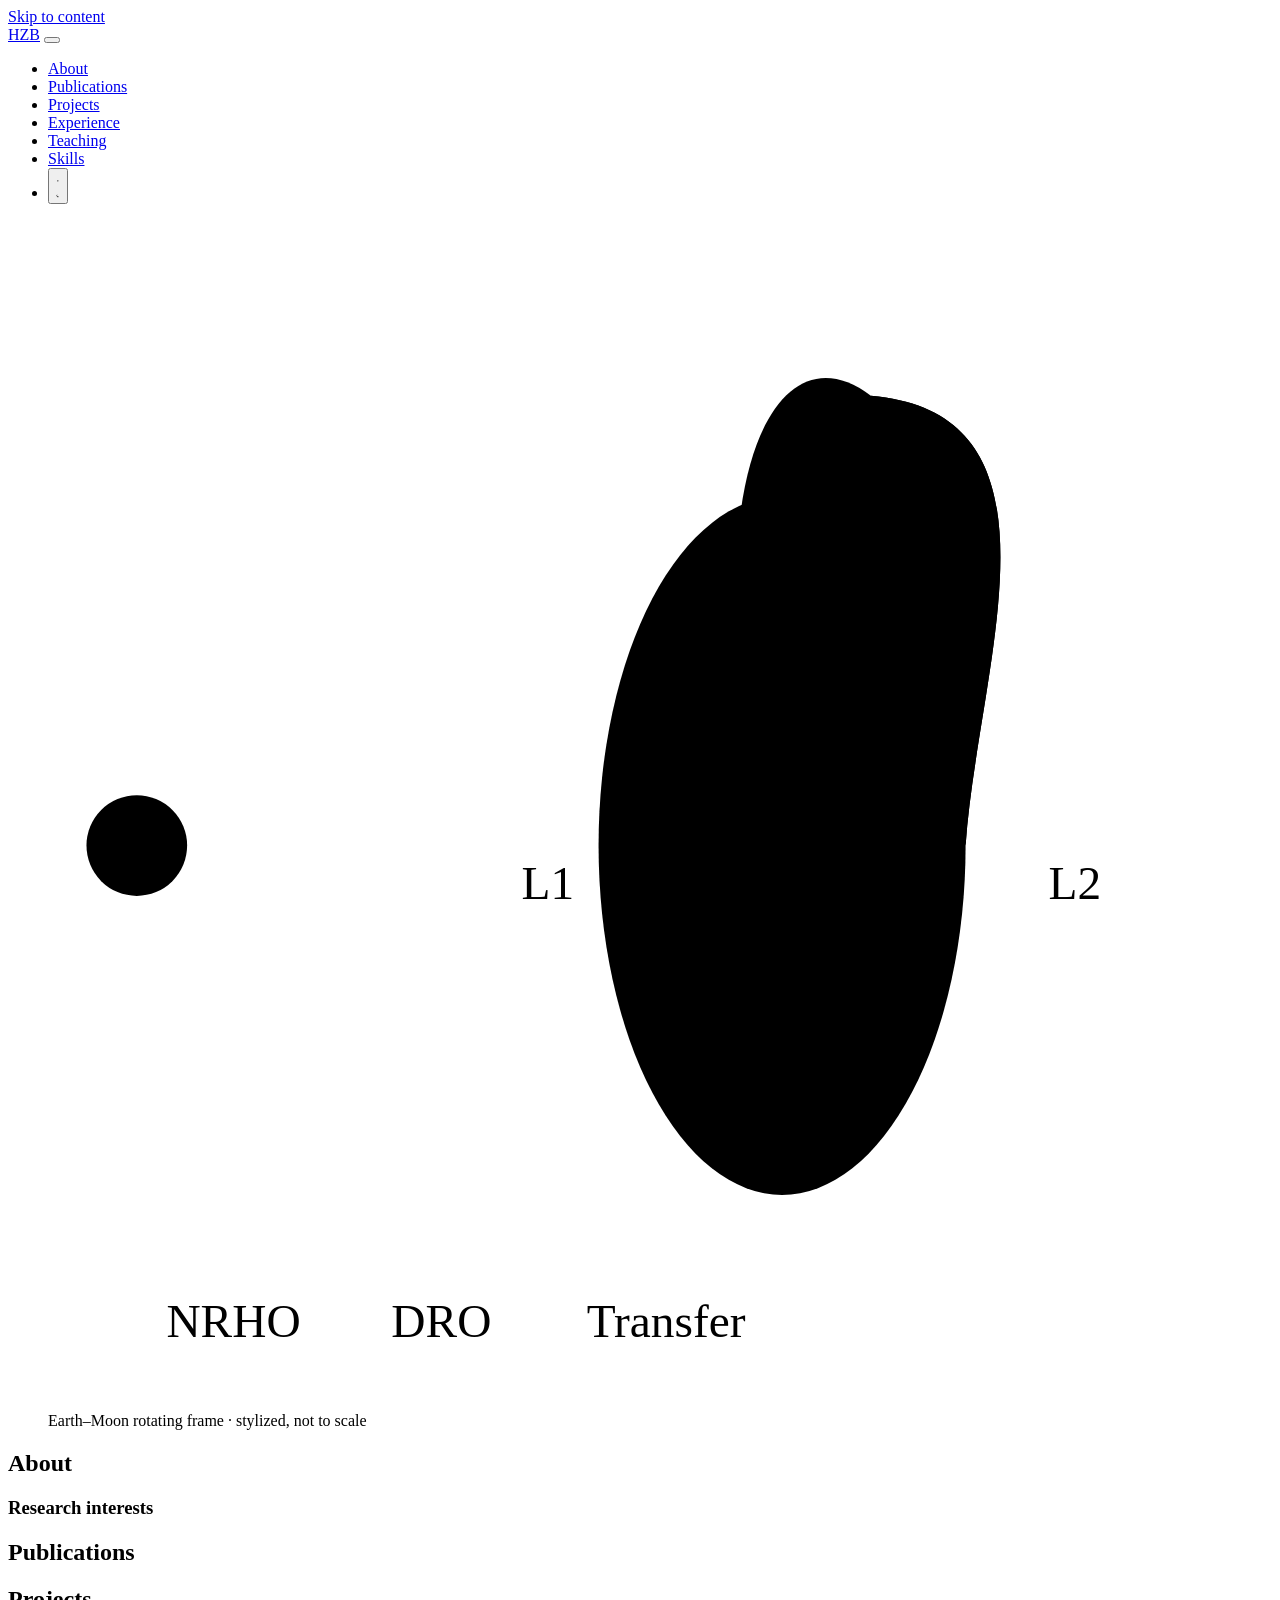
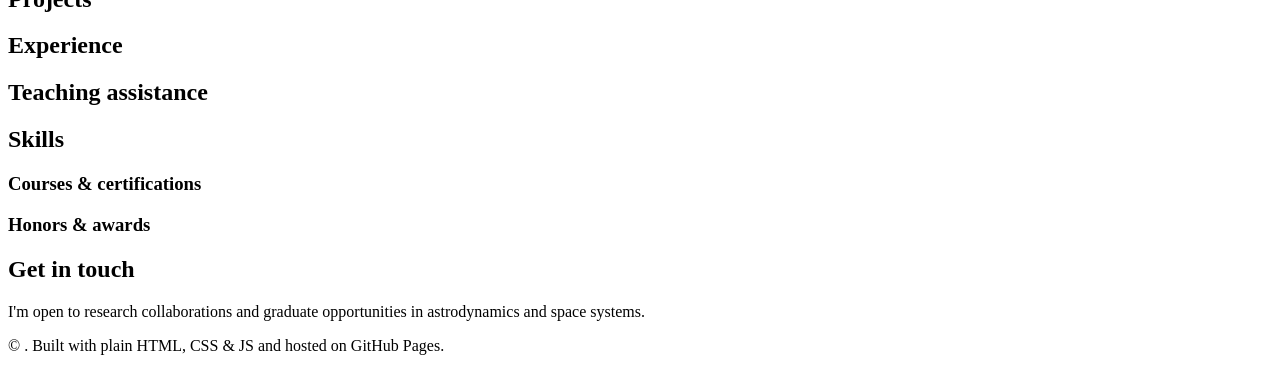
==== research/index.html @ afa77526 "hitting enough to deploy" ====
<!doctype html>
<html lang="en">
<head>
  <meta charset="utf-8">
  <meta name="viewport" content="width=device-width, initial-scale=1">
  <title>Haniyeh Zahra Budaqi</title>
  <meta name="description" content="Haniyeh Zahra Budaqi: cislunar astrodynamics, trajectory generation, and spacecraft dynamics and control.">
  <meta name="author" content="Haniyeh Zahra Budaqi">

  <!-- Social preview (shown when the link is shared) -->
  <meta property="og:title" content="Haniyeh Zahra Budaqi">
  <meta property="og:description" content="Cislunar astrodynamics, trajectory generation, and spacecraft dynamics and control.">
  <meta property="og:type" content="website">

  <link rel="icon" href="assets/img/favicon.svg" type="image/svg+xml">
  <link rel="preconnect" href="https://fonts.googleapis.com">
  <link rel="preconnect" href="https://fonts.gstatic.com" crossorigin>
  <link href="https://fonts.googleapis.com/css2?family=IBM+Plex+Mono:wght@400;500&family=Inter:wght@400;500;600&family=Source+Serif+4:ital,opsz,wght@0,8..60,500;0,8..60,600;1,8..60,400;1,8..60,500&display=swap" rel="stylesheet">
  <link rel="stylesheet" href="assets/css/style.css">

  <!-- Apply saved theme before paint to avoid a flash -->
  <script>
    try {
      var t = localStorage.getItem("theme");
      if (t) document.documentElement.setAttribute("data-theme", t);
    } catch (e) {}
  </script>
</head>
<body>
  <a class="skip-link" href="#main">Skip to content</a>

  <header class="site-header">
    <nav class="nav container" aria-label="Main">
      <a class="nav-brand" href="#top" data-bind="initials">HZB</a>
      <button class="nav-toggle" aria-expanded="false" aria-controls="nav-links" aria-label="Open menu">
        <span></span><span></span><span></span>
      </button>
      <ul class="nav-links" id="nav-links">
        <li><a href="#about">About</a></li>
        <li><a href="#publications">Publications</a></li>
        <li><a href="#projects">Projects</a></li>
        <li><a href="#experience">Experience</a></li>
        <li><a href="#teaching">Teaching</a></li>
        <li><a href="#skills">Skills</a></li>
        <li>
          <button class="theme-toggle" aria-label="Toggle dark mode" title="Toggle dark mode">
            <svg class="icon-sun" viewBox="0 0 24 24" aria-hidden="true"><circle cx="12" cy="12" r="4"/><path d="M12 2v2M12 20v2M4.9 4.9l1.4 1.4M17.7 17.7l1.4 1.4M2 12h2M20 12h2M4.9 19.1l1.4-1.4M17.7 6.3l1.4-1.4"/></svg>
            <svg class="icon-moon" viewBox="0 0 24 24" aria-hidden="true"><path d="M20 14.5A8 8 0 1 1 9.5 4a6.5 6.5 0 0 0 10.5 10.5z"/></svg>
          </button>
        </li>
      </ul>
    </nav>
  </header>

  <main id="main">
    <!-- ============ HERO ============ -->
    <section class="hero container" id="top">
      <div class="hero-text">
        <p class="eyebrow" data-bind="role"></p>
        <h1 data-bind="name"></h1>
        <p class="hero-tagline" data-bind="tagline"></p>
        <div class="hero-actions" id="hero-actions"></div>
      </div>

      <figure class="hero-figure" aria-label="Stylized Earth–Moon rotating frame with a near-rectilinear halo orbit, a distant retrograde orbit, and a transfer between them">
        <svg id="orbit-svg" viewBox="0 0 400 400" role="img">
          <title>NRHO to DRO transfer, stylized</title>
          <defs>
            <radialGradient id="g-moon" cx="36%" cy="32%" r="75%">
              <stop offset="0" class="stop-moon-hi"/><stop offset="1" class="stop-moon"/>
            </radialGradient>
            <radialGradient id="g-earth" cx="70%" cy="35%" r="80%">
              <stop offset="0" class="stop-earth-hi"/><stop offset="1" class="stop-earth"/>
            </radialGradient>
            <radialGradient id="g-halo">
              <stop offset="0" class="stop-halo" stop-opacity=".35"/><stop offset="1" class="stop-halo" stop-opacity="0"/>
            </radialGradient>
            <filter id="glow" x="-200%" y="-200%" width="500%" height="500%">
              <feGaussianBlur stdDeviation="2.2" result="b"/>
              <feMerge><feMergeNode in="b"/><feMergeNode in="SourceGraphic"/></feMerge>
            </filter>
          </defs>

          <g class="stars" id="stars"></g>
          <line class="axis" x1="0" y1="210" x2="400" y2="210"/>

          <!-- Earth, off to the left in the rotating frame -->
          <circle class="earth" cx="30" cy="210" r="17"/>
          <!-- Libration points -->
          <g class="lpoint"><path d="M163 210h8M167 206v8"/><text x="160" y="228">L1</text></g>
          <g class="lpoint"><path d="M341 210h8M345 206v8"/><text x="338" y="228">L2</text></g>

          <!-- Orbits (pathLength=1 lets CSS draw them in) -->
          <path id="dro" class="orbit orbit-dro draw" pathLength="1"
                d="M310 210 A62 118 0 1 1 186 210 A62 118 0 1 1 310 210 Z"/>
          <path id="nrho" class="orbit orbit-nrho draw" pathLength="1"
                d="M254 227 C 304 200, 320 92, 278 58 C 238 28, 212 116, 254 227 Z"/>
          <path id="xfer" class="orbit orbit-xfer"
                d="M278 58 C 348 64, 314 150, 310 210"/>
          <path id="xfer-live" class="orbit orbit-xfer-live" pathLength="1"
                d="M278 58 C 348 64, 314 150, 310 210"/>

          <!-- Moon -->
          <circle class="moon-halo" cx="248" cy="210" r="26" fill="url(#g-halo)"/>
          <circle class="moon" cx="248" cy="210" r="10"/>

          <g id="trails"></g>
          <g id="burns"></g>
          <g id="craft" filter="url(#glow)"></g>

          <g class="legend" transform="translate(16 372)">
            <line x1="0" y1="0" x2="18" y2="0" class="orbit-nrho"/><text x="24" y="4">NRHO</text>
            <line x1="76" y1="0" x2="94" y2="0" class="orbit-dro"/><text x="100" y="4">DRO</text>
            <line x1="142" y1="0" x2="160" y2="0" class="orbit-xfer-key"/><text x="166" y="4">Transfer</text>
          </g>
        </svg>
        <figcaption>Earth–Moon rotating frame · stylized, not to scale</figcaption>
      </figure>
    </section>

    <!-- ============ ABOUT ============ -->
    <section class="section container" id="about">
      <h2 class="section-title">About</h2>
      <div class="about-grid">
        <img class="about-photo" id="about-photo" alt="Portrait of Haniyeh Zahra Budaqi" hidden>
        <div class="about-text" id="about-text"></div>
      </div>
      <aside class="card interests">
        <h3>Research interests</h3>
        <ul id="interests"></ul>
      </aside>
      <div class="edu" id="education"></div>
    </section>

    <!-- ============ PUBLICATIONS ============ -->
    <section class="section container" id="publications">
      <h2 class="section-title">Publications</h2>
      <ol class="pub-list" id="pub-list"></ol>
    </section>

    <!-- ============ PROJECTS ============ -->
    <section class="section container" id="projects">
      <h2 class="section-title">Projects</h2>
      <div class="filters" role="tablist" aria-label="Filter projects" id="filters"></div>
      <div class="project-grid" id="project-grid"></div>
    </section>

    <!-- ============ EXPERIENCE ============ -->
    <section class="section container" id="experience">
      <h2 class="section-title">Experience</h2>
      <ol class="timeline" id="timeline"></ol>
    </section>

    <!-- ============ TEACHING ============ -->
    <section class="section container" id="teaching">
      <h2 class="section-title">Teaching assistance</h2>
      <div class="teach-grid" id="teach-grid"></div>
    </section>

    <!-- ============ SKILLS ============ -->
    <section class="section container" id="skills">
      <h2 class="section-title">Skills</h2>
      <div class="skills-grid" id="skills-grid"></div>

      <div class="two-col">
        <div>
          <h3 class="sub-title">Courses &amp; certifications</h3>
          <ul class="plain-list" id="certs"></ul>
        </div>
        <div>
          <h3 class="sub-title">Honors &amp; awards</h3>
          <ul class="plain-list" id="awards"></ul>
        </div>
      </div>
    </section>

    <!-- ============ CONTACT ============ -->
    <section class="section container contact" id="contact">
      <h2 class="section-title">Get in touch</h2>
      <p>I'm open to research collaborations and graduate opportunities in astrodynamics and space systems.</p>
      <ul class="email-list" id="email-list"></ul>
      <div class="hero-actions" id="contact-actions"></div>
    </section>
  </main>

  <footer class="site-footer container">
    <p>© <span id="year"></span> <span data-bind="name"></span>. Built with plain HTML, CSS &amp; JS and hosted on GitHub Pages.</p>
  </footer>

  <!-- Project detail dialog -->
  <dialog class="project-dialog" id="project-dialog" aria-labelledby="dialog-title">
    <button class="dialog-close" aria-label="Close" data-close>&times;</button>
    <div id="dialog-body"></div>
  </dialog>

  <script src="data/content.js"></script>
  <script src="assets/js/main.js"></script>
  <script src="assets/js/orbit.js"></script>
</body>
</html>
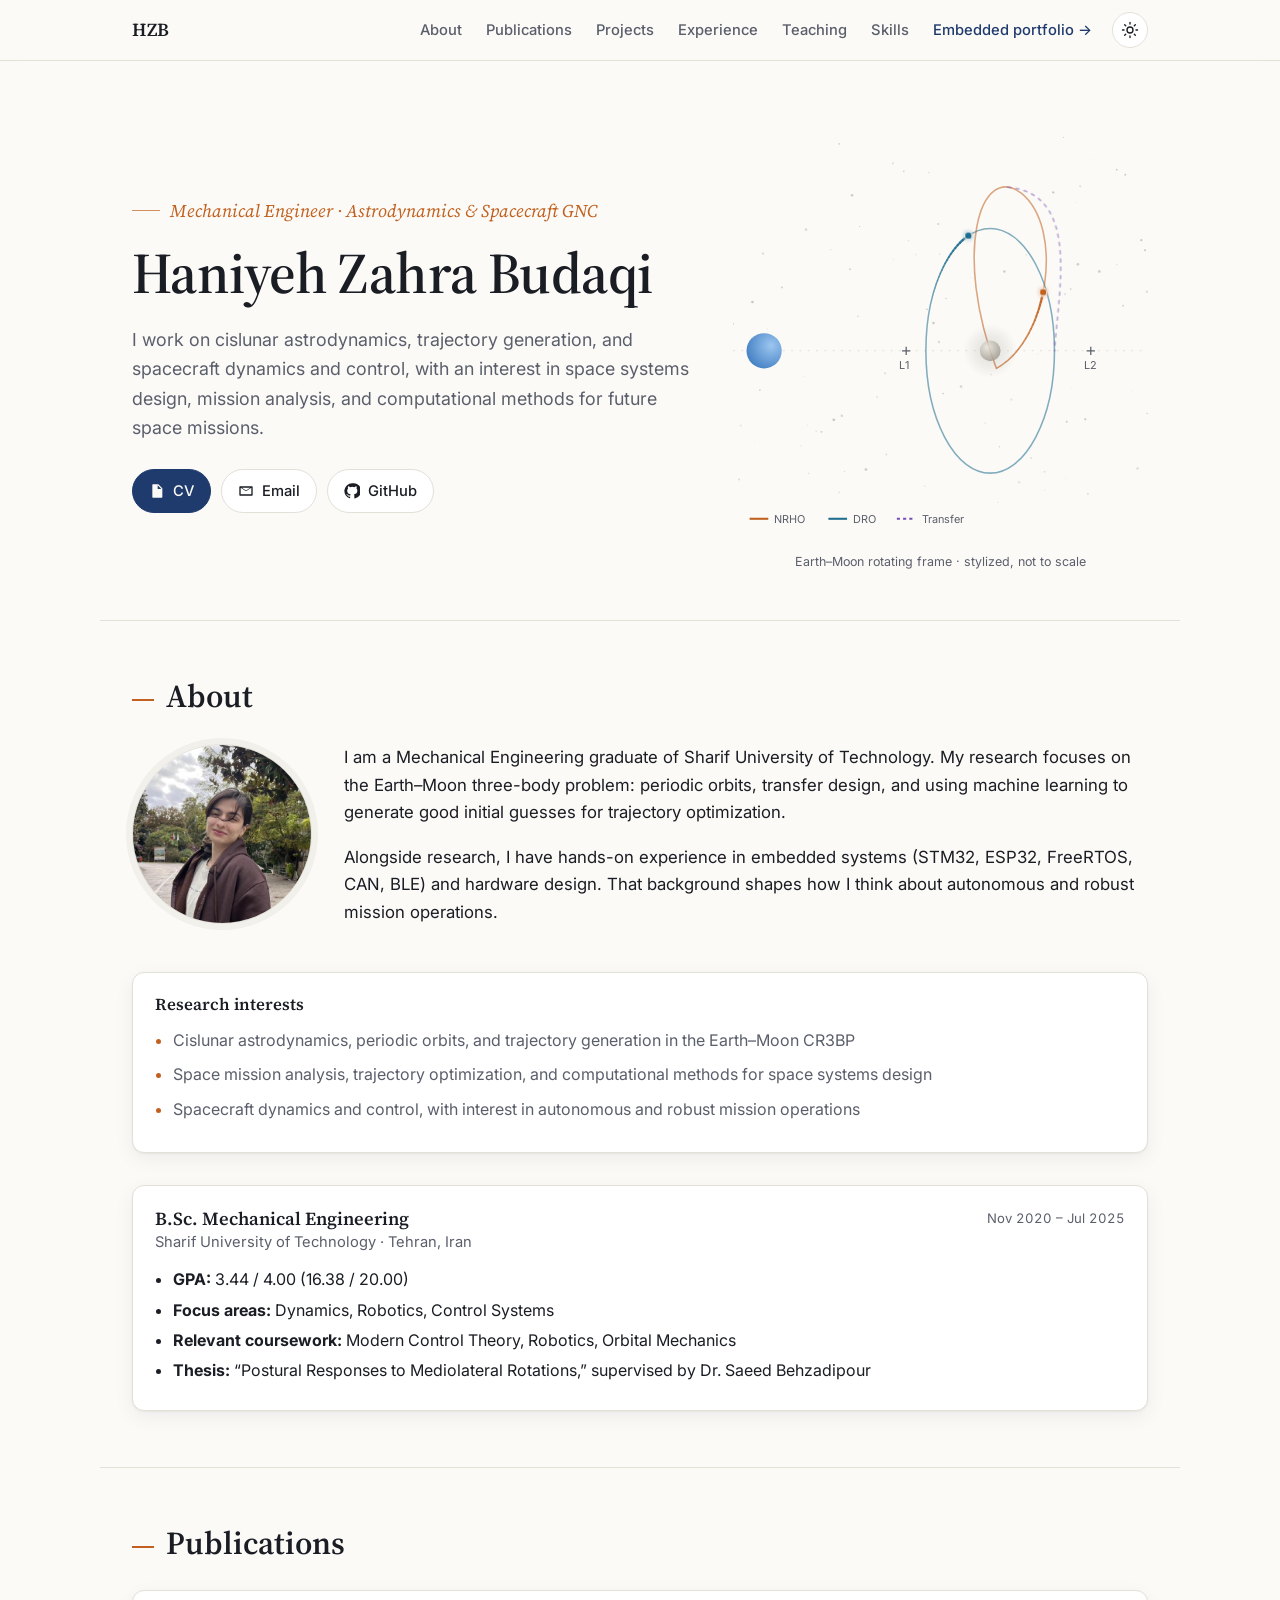
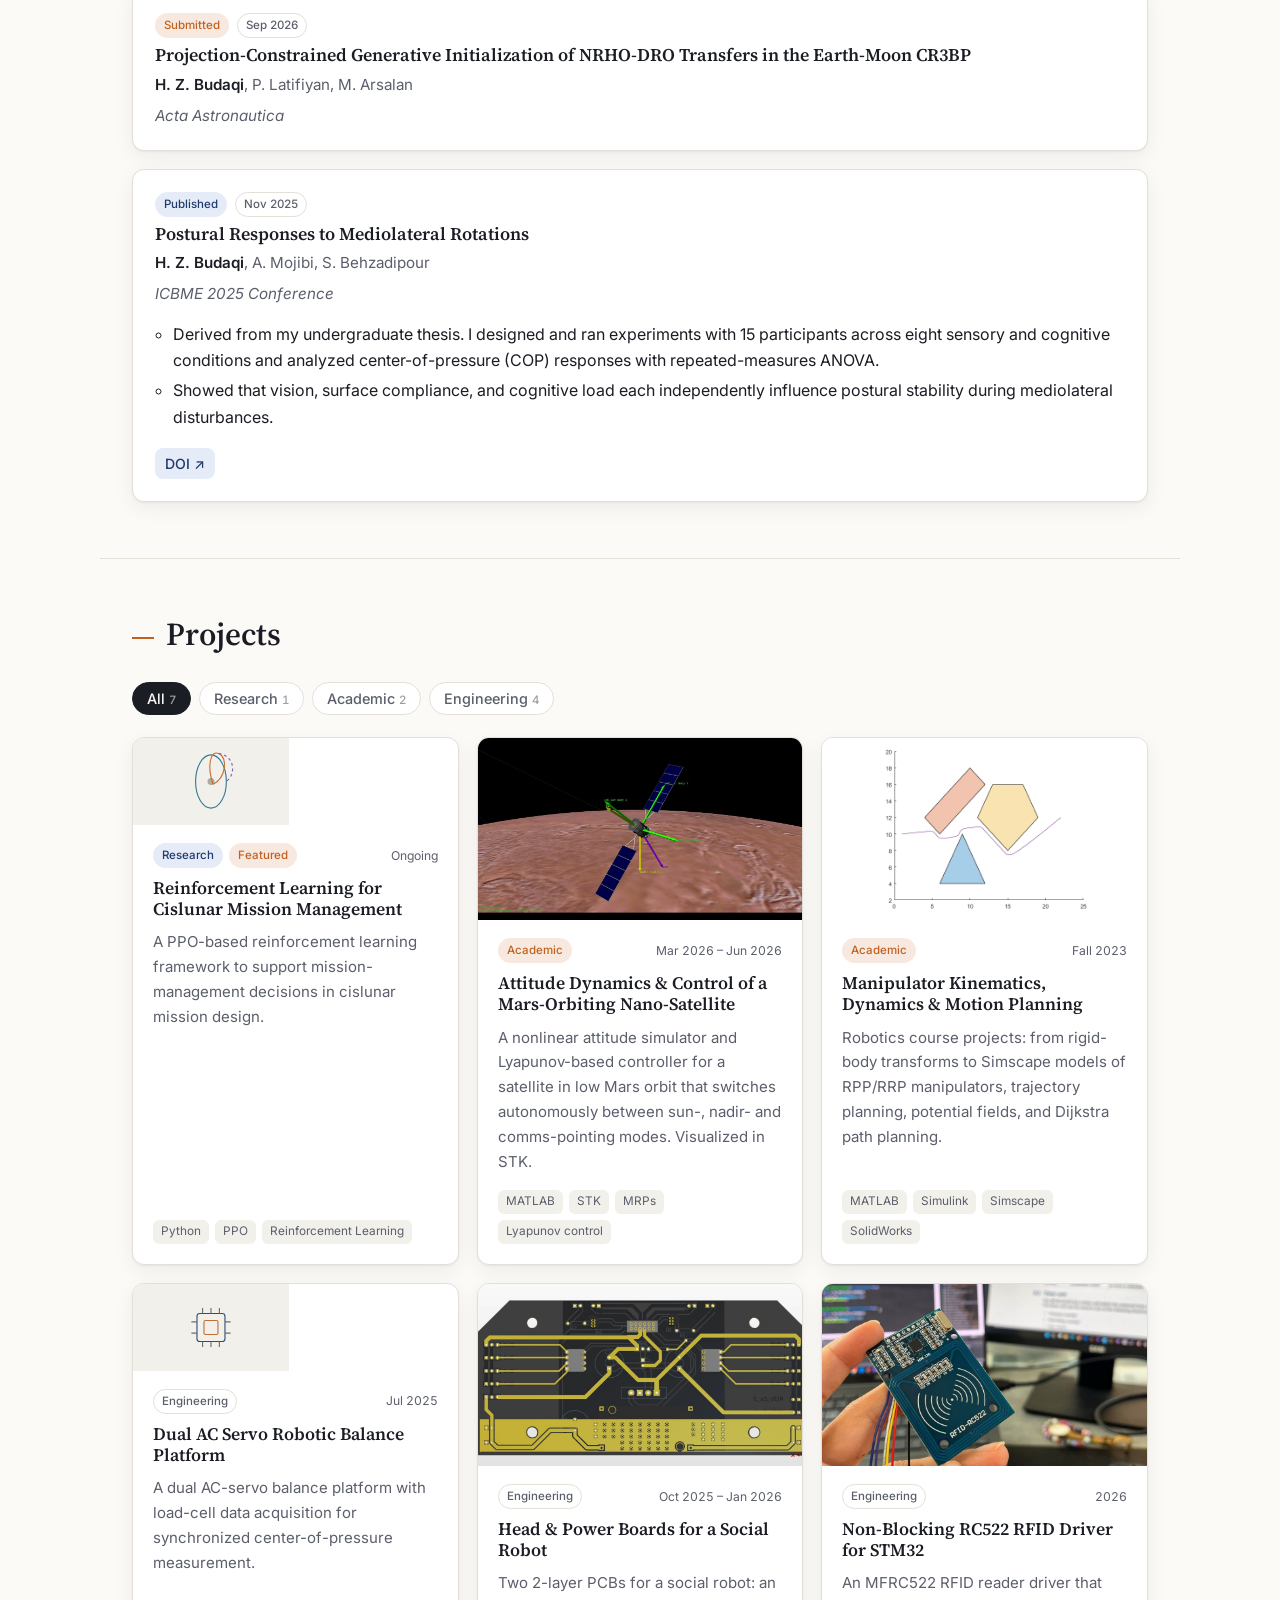
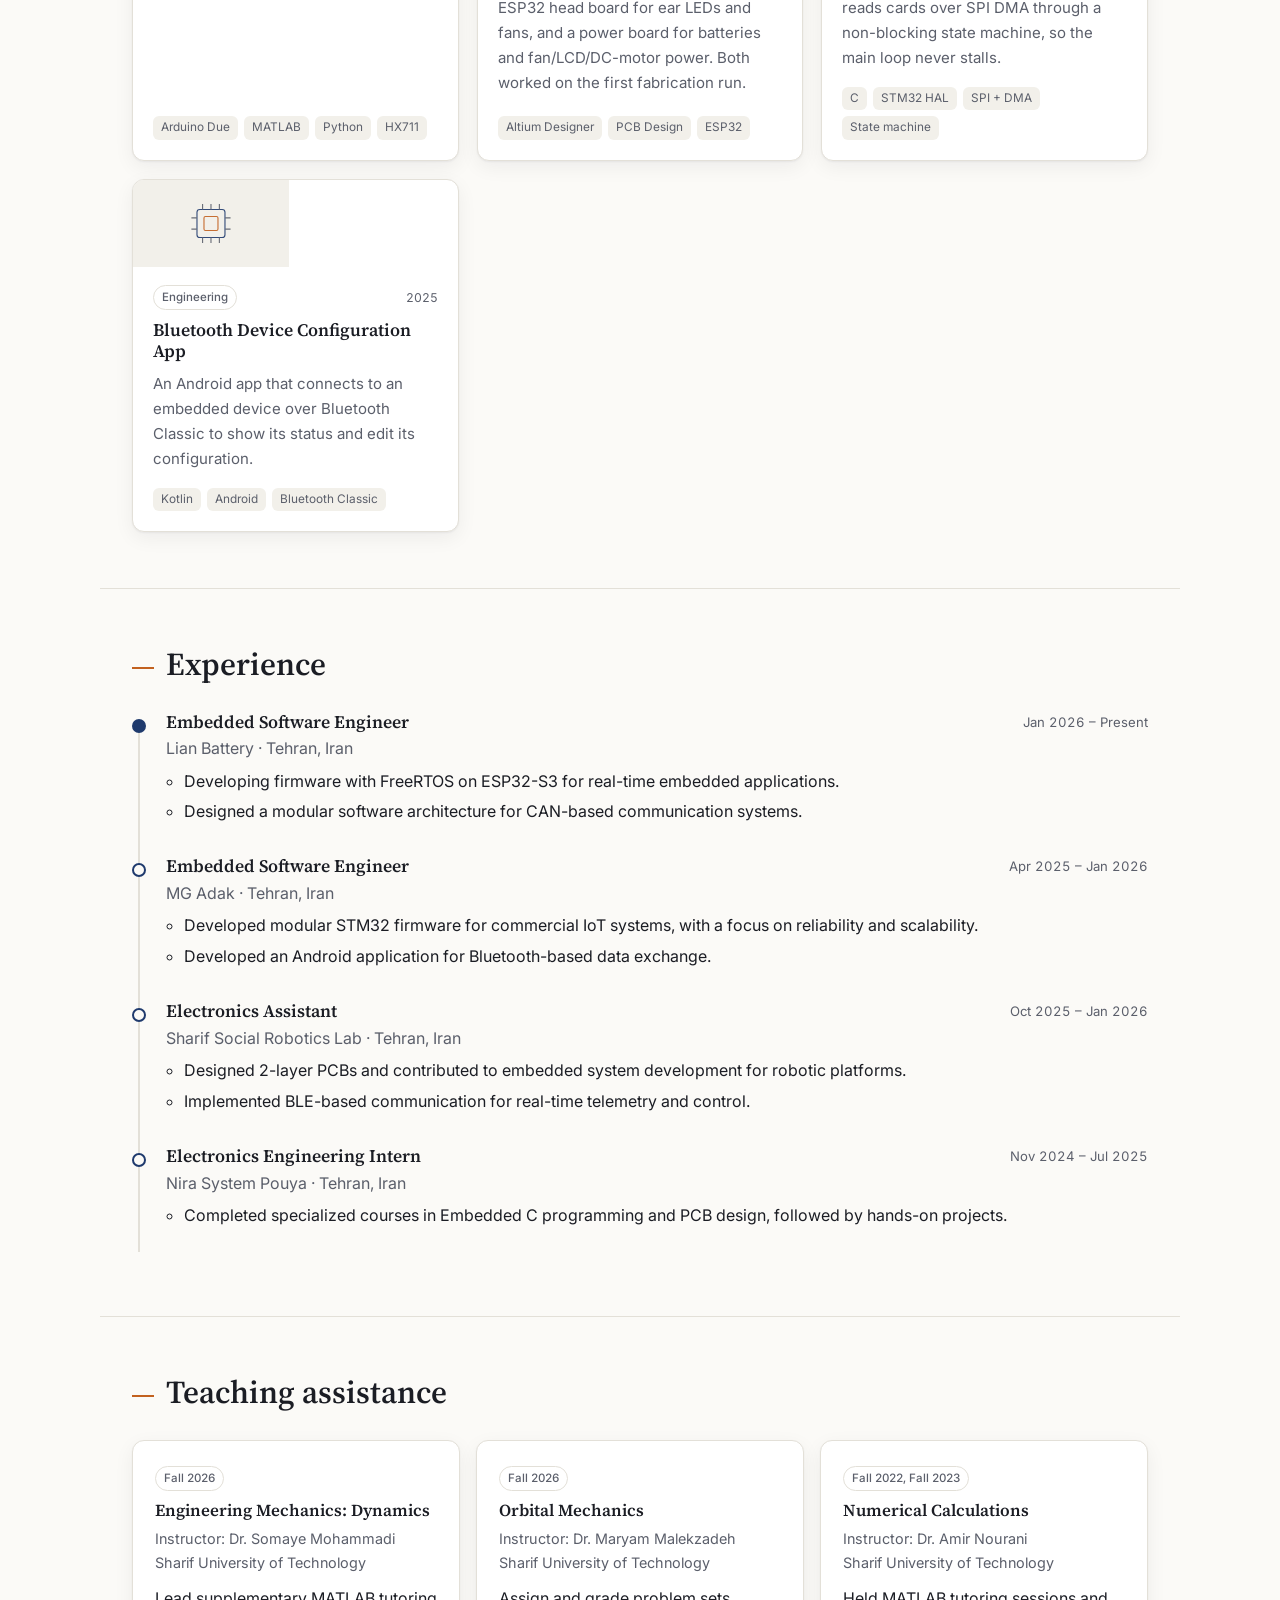
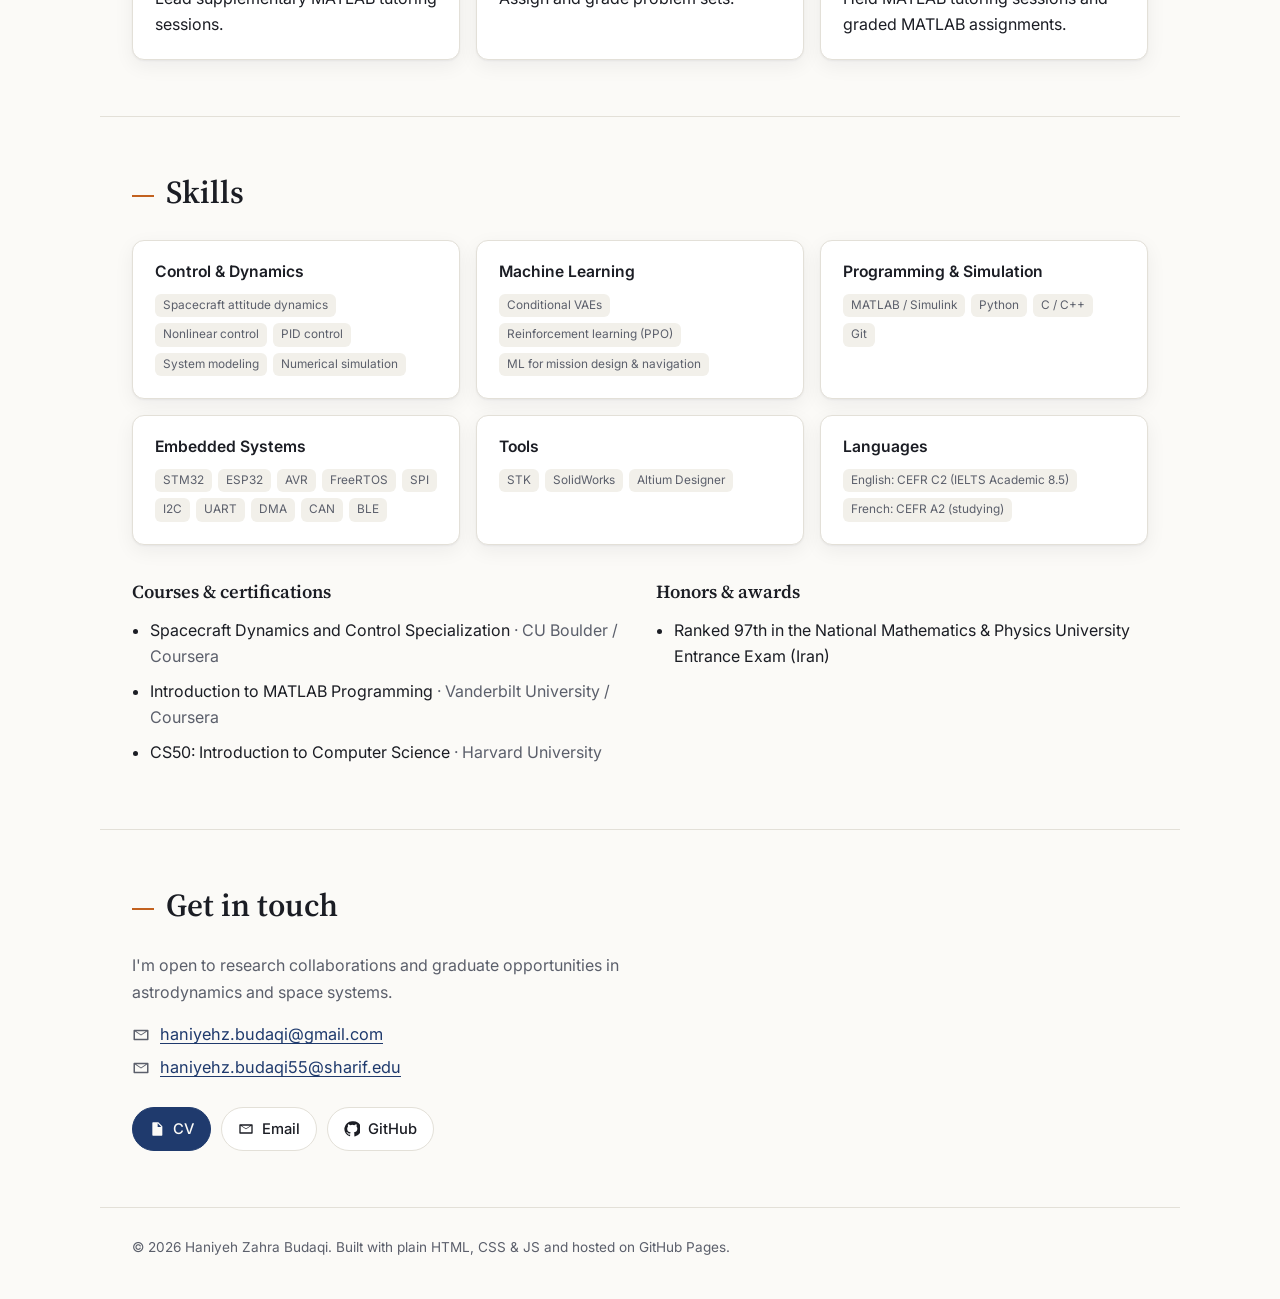
==== commit 5cb9f549: "hitting enough to deploy" ====
--- a/research/index.html
+++ b/research/index.html
@@ -1,5 +1,5 @@
 <!doctype html>
-<html lang="en">
+<html lang="en" data-base="../">
 <head>
   <meta charset="utf-8">
   <meta name="viewport" content="width=device-width, initial-scale=1">
@@ -12,11 +12,11 @@
   <meta property="og:description" content="Cislunar astrodynamics, trajectory generation, and spacecraft dynamics and control.">
   <meta property="og:type" content="website">
 
-  <link rel="icon" href="assets/img/favicon.svg" type="image/svg+xml">
+  <link rel="icon" href="../assets/img/favicon.svg" type="image/svg+xml">
   <link rel="preconnect" href="https://fonts.googleapis.com">
   <link rel="preconnect" href="https://fonts.gstatic.com" crossorigin>
-  <link href="https://fonts.googleapis.com/css2?family=IBM+Plex+Mono:wght@400;500&family=Inter:wght@400;500;600&family=Source+Serif+4:ital,opsz,wght@0,8..60,500;0,8..60,600;1,8..60,400;1,8..60,500&display=swap" rel="stylesheet">
-  <link rel="stylesheet" href="assets/css/style.css">
+  <link href="https://fonts.googleapis.com/css2?family=Inter:wght@400;500;600&family=Source+Serif+4:ital,opsz,wght@0,8..60,500;0,8..60,600;1,8..60,400;1,8..60,500&display=swap" rel="stylesheet">
+  <link rel="stylesheet" href="../assets/css/style.css">
 
   <!-- Apply saved theme before paint to avoid a flash -->
   <script>
@@ -31,7 +31,7 @@
 
   <header class="site-header">
     <nav class="nav container" aria-label="Main">
-      <a class="nav-brand" href="#top" data-bind="initials">HZB</a>
+      <a class="nav-brand" href="../" title="Home" data-bind="initials">HZB</a>
       <button class="nav-toggle" aria-expanded="false" aria-controls="nav-links" aria-label="Open menu">
         <span></span><span></span><span></span>
       </button>
@@ -42,6 +42,7 @@
         <li><a href="#experience">Experience</a></li>
         <li><a href="#teaching">Teaching</a></li>
         <li><a href="#skills">Skills</a></li>
+        <li><a class="nav-alt" href="../embedded/">Embedded portfolio →</a></li>
         <li>
           <button class="theme-toggle" aria-label="Toggle dark mode" title="Toggle dark mode">
             <svg class="icon-sun" viewBox="0 0 24 24" aria-hidden="true"><circle cx="12" cy="12" r="4"/><path d="M12 2v2M12 20v2M4.9 4.9l1.4 1.4M17.7 17.7l1.4 1.4M2 12h2M20 12h2M4.9 19.1l1.4-1.4M17.7 6.3l1.4-1.4"/></svg>
@@ -193,8 +194,8 @@
     <div id="dialog-body"></div>
   </dialog>
 
-  <script src="data/content.js"></script>
-  <script src="assets/js/main.js"></script>
-  <script src="assets/js/orbit.js"></script>
+  <script src="../data/content.js"></script>
+  <script src="../assets/js/main.js"></script>
+  <script src="../assets/js/orbit.js"></script>
 </body>
 </html>
--- a/assets/css/style.css
+++ b/assets/css/style.css
@@ -0,0 +1,531 @@
+/* ==========================================================================
+   Tokens
+   ========================================================================== */
+:root {
+  --bg: #fbfaf7;
+  --surface: #ffffff;
+  --surface-2: #f2f0ea;
+  --text: #1b1d24;
+  --muted: #5b5f6b;
+  --border: #e3e0d8;
+  --accent: #1f3a6d;        /* deep navy, echoes the CV */
+  --accent-soft: #e6ecf7;
+  --accent-2: #c2611f;      /* warm orange for highlights */
+  --nrho: #c2611f;
+  --dro: #1f6d8f;
+  --xfer: #7a4fb0;
+  --earth: #3e7cc1;
+  --moon: #a7a39a;
+  --star: #b9b4a8;
+  --moon-hi: #e9e6df;
+  --earth-hi: #9cc6f0;
+  --halo: #a7a39a;
+  --shadow: 0 1px 2px rgba(20, 22, 30, .05), 0 6px 20px rgba(20, 22, 30, .06);
+
+  --font-sans: "Inter", system-ui, -apple-system, "Segoe UI", Roboto, sans-serif;
+  --font-serif: "Source Serif 4", Georgia, "Times New Roman", serif;
+
+  --radius: 12px;
+  --maxw: 1080px;
+  --gutter: 16px;
+}
+
+@media (prefers-color-scheme: dark) {
+  :root:not([data-theme="light"]) {
+    --bg: #0d1017;
+    --surface: #151a24;
+    --surface-2: #1c2230;
+    --text: #e7e9ee;
+    --muted: #9aa1b0;
+    --border: #262d3c;
+    --accent: #8fb3ff;
+    --accent-soft: #1b2740;
+    --accent-2: #f0a35e;
+    --nrho: #f0a35e;
+    --dro: #5cc4e8;
+    --xfer: #b996f0;
+    --earth: #5a9be0;
+    --moon: #c9c5bc;
+    --star: #4a5266;
+    --moon-hi: #f4f1ea;
+    --earth-hi: #a8d0ff;
+    --halo: #c9c5bc;
+    --shadow: 0 1px 2px rgba(0, 0, 0, .3), 0 8px 24px rgba(0, 0, 0, .25);
+  }
+}
+:root[data-theme="dark"] {
+  --bg: #0d1017;
+  --surface: #151a24;
+  --surface-2: #1c2230;
+  --text: #e7e9ee;
+  --muted: #9aa1b0;
+  --border: #262d3c;
+  --accent: #8fb3ff;
+  --accent-soft: #1b2740;
+  --accent-2: #f0a35e;
+  --nrho: #f0a35e;
+  --dro: #5cc4e8;
+  --xfer: #b996f0;
+  --earth: #5a9be0;
+  --moon: #c9c5bc;
+  --star: #4a5266;
+  --moon-hi: #f4f1ea;
+  --earth-hi: #a8d0ff;
+  --halo: #c9c5bc;
+  --shadow: 0 1px 2px rgba(0, 0, 0, .3), 0 8px 24px rgba(0, 0, 0, .25);
+}
+
+/* ==========================================================================
+   Base
+   ========================================================================== */
+*, *::before, *::after { box-sizing: border-box; }
+html { scroll-behavior: smooth; scroll-padding-top: 72px; }
+@media (prefers-reduced-motion: reduce) { html { scroll-behavior: auto; } }
+
+body {
+  margin: 0;
+  background: var(--bg);
+  color: var(--text);
+  font-family: var(--font-sans);
+  font-size: 16px;
+  line-height: 1.65;
+  -webkit-font-smoothing: antialiased;
+}
+
+h1, h2, h3 { font-family: var(--font-serif); line-height: 1.2; margin: 0; font-weight: 600; }
+p { margin: 0 0 1em; }
+a { color: var(--accent); text-underline-offset: 3px; }
+a:hover { text-decoration-thickness: 2px; }
+img { max-width: 100%; display: block; }
+:focus-visible { outline: 2px solid var(--accent); outline-offset: 3px; border-radius: 4px; }
+
+.container {
+  width: 100%;
+  max-width: var(--maxw);
+  margin-inline: auto;
+  padding-inline: var(--gutter);
+}
+@media (min-width: 720px) { :root { --gutter: 32px; } }
+
+.skip-link {
+  position: absolute; left: -9999px; top: 8px;
+  background: var(--accent); color: var(--bg); padding: 8px 12px; border-radius: 6px; z-index: 100;
+}
+.skip-link:focus { left: 8px; }
+
+/* ==========================================================================
+   Header / nav
+   ========================================================================== */
+.site-header {
+  position: sticky; top: 0; z-index: 50;
+  background: color-mix(in srgb, var(--bg) 85%, transparent);
+  backdrop-filter: saturate(1.4) blur(10px);
+  border-bottom: 1px solid var(--border);
+}
+.nav { display: flex; align-items: center; justify-content: space-between; height: 60px; }
+.nav-brand {
+  font-family: var(--font-serif); font-weight: 600; font-size: 1.15rem;
+  color: var(--text); text-decoration: none; letter-spacing: .04em;
+}
+.nav-links { list-style: none; display: flex; align-items: center; gap: 4px; margin: 0; padding: 0; }
+.nav-links a {
+  display: block; padding: 6px 10px; border-radius: 8px;
+  color: var(--muted); text-decoration: none; font-size: .92rem; font-weight: 500;
+}
+.nav-links a:hover, .nav-links a.active { color: var(--text); background: var(--surface-2); }
+
+.theme-toggle {
+  display: grid; place-items: center; width: 36px; height: 36px; margin-left: 6px;
+  border: 1px solid var(--border); border-radius: 50%; background: var(--surface);
+  color: var(--text); cursor: pointer;
+}
+.theme-toggle svg { width: 18px; height: 18px; fill: none; stroke: currentColor; stroke-width: 1.8; stroke-linecap: round; }
+.theme-toggle .icon-moon { display: none; }
+:root[data-theme="dark"] .theme-toggle .icon-sun { display: none; }
+:root[data-theme="dark"] .theme-toggle .icon-moon { display: block; }
+@media (prefers-color-scheme: dark) {
+  :root:not([data-theme="light"]) .theme-toggle .icon-sun { display: none; }
+  :root:not([data-theme="light"]) .theme-toggle .icon-moon { display: block; }
+}
+
+.nav-toggle {
+  display: none; width: 40px; height: 40px; border: 0; background: transparent; cursor: pointer;
+  flex-direction: column; justify-content: center; gap: 5px; padding: 8px;
+}
+.nav-toggle span { display: block; height: 2px; background: var(--text); border-radius: 2px; transition: transform .2s, opacity .2s; }
+
+@media (max-width: 820px) {
+  .nav-toggle { display: flex; }
+  .nav-links {
+    position: absolute; top: 60px; left: 0; right: 0;
+    flex-direction: column; align-items: stretch; gap: 0;
+    padding: 8px var(--gutter) 16px; background: var(--bg); border-bottom: 1px solid var(--border);
+    display: none;
+  }
+  .nav-links.open { display: flex; }
+  .nav-links a { padding: 10px 8px; font-size: 1rem; }
+  .theme-toggle { margin: 8px 0 0 8px; }
+  .nav-toggle[aria-expanded="true"] span:nth-child(1) { transform: translateY(7px) rotate(45deg); }
+  .nav-toggle[aria-expanded="true"] span:nth-child(2) { opacity: 0; }
+  .nav-toggle[aria-expanded="true"] span:nth-child(3) { transform: translateY(-7px) rotate(-45deg); }
+}
+
+/* ==========================================================================
+   Hero
+   ========================================================================== */
+.hero {
+  display: grid; grid-template-columns: 1.15fr .85fr; gap: 40px; align-items: center;
+  padding-block: 72px 48px;
+}
+.eyebrow {
+  display: inline-flex; align-items: center; gap: 10px;
+  font-family: var(--font-serif); font-style: italic; font-size: 1.12rem; font-weight: 400;
+  color: var(--accent-2); margin-bottom: 12px;
+}
+.eyebrow::before { content: ""; width: 28px; height: 1px; background: currentColor; opacity: .7; }
+.hero h1 { font-size: clamp(2.2rem, 5.5vw, 3.6rem); letter-spacing: -.01em; margin-bottom: 18px; }
+.hero-tagline { font-size: 1.12rem; color: var(--muted); max-width: 58ch; }
+.hero-actions { display: flex; flex-wrap: wrap; gap: 10px; margin-top: 26px; }
+
+.btn {
+  display: inline-flex; align-items: center; gap: 8px;
+  padding: 9px 16px; border-radius: 999px; font-size: .92rem; font-weight: 500;
+  text-decoration: none; border: 1px solid var(--border); background: var(--surface); color: var(--text);
+  transition: border-color .15s, transform .15s, background .15s;
+}
+.btn:hover { border-color: var(--accent); transform: translateY(-1px); }
+.btn svg { width: 16px; height: 16px; fill: currentColor; flex-shrink: 0; }
+.btn-primary { background: var(--accent); border-color: var(--accent); color: var(--bg); }
+.btn-primary:hover { background: color-mix(in srgb, var(--accent) 88%, var(--text)); }
+
+.hero-figure { margin: 0; }
+.hero-figure svg { width: 100%; height: auto; max-width: 440px; display: block; margin-inline: auto; }
+.hero-figure figcaption { text-align: center; font-size: .78rem; color: var(--muted); font-family: var(--font-sans); margin-top: 4px; }
+
+/* Hero animation */
+.orbit { fill: none; stroke-width: 1.5; stroke-linecap: round; }
+.orbit-nrho { stroke: var(--nrho); }
+.orbit-dro { stroke: var(--dro); }
+.orbit-nrho, .orbit-dro { stroke-opacity: .55; }
+.orbit-xfer { stroke: var(--xfer); stroke-dasharray: 3 5; stroke-opacity: .5; }
+.orbit-xfer-live { stroke: var(--xfer); stroke-width: 2.2; stroke-dasharray: 1; stroke-dashoffset: 1; opacity: 0; }
+.legend .orbit-xfer-key { stroke: var(--xfer); stroke-dasharray: 3 3; }
+.axis { stroke: var(--border); stroke-dasharray: 2 6; }
+.earth { fill: url(#g-earth); }
+.moon { fill: url(#g-moon); }
+.stop-moon-hi { stop-color: var(--moon-hi); }
+.stop-moon { stop-color: var(--moon); }
+.stop-earth-hi { stop-color: var(--earth-hi); }
+.stop-earth { stop-color: var(--earth); }
+.stop-halo { stop-color: var(--halo); }
+
+.trail { fill: none; stroke-linecap: round; }
+.trail.sc-nrho { stroke: var(--nrho); }
+.trail.sc-dro { stroke: var(--dro); }
+.sc { stroke: var(--bg); stroke-width: 1; }
+.sc.sc-nrho { fill: var(--nrho); }
+.sc.sc-dro { fill: var(--dro); }
+.sc.sc-xfer { fill: var(--xfer); }
+.burn { fill: none; stroke-width: 1.6; }
+.burn-nrho { stroke: var(--nrho); }
+.burn-dro { stroke: var(--dro); }
+
+.stars circle { fill: var(--star); }
+.stars .twinkle { animation: twinkle var(--tw-dur, 4s) ease-in-out var(--tw-delay, 0s) infinite; }
+@keyframes twinkle { 50% { opacity: .15; } }
+
+.lpoint path { stroke: var(--muted); stroke-width: 1.2; }
+.lpoint text, .legend text { fill: var(--muted); font: 10.5px var(--font-sans); }
+.legend line { stroke-width: 2; stroke-opacity: 1; }
+
+/* Draw-in on load, then spacecraft fade in */
+.orbit.draw { stroke-dasharray: 1; stroke-dashoffset: 1; animation: draw-orbit 1.6s cubic-bezier(.6, .1, .3, 1) forwards; }
+#nrho.draw { animation-delay: .25s; }
+.orbit-xfer { opacity: 0; animation: fade-in .8s ease 1.2s forwards; }
+@keyframes draw-orbit { to { stroke-dashoffset: 0; } }
+@keyframes fade-in { to { opacity: 1; } }
+#craft, #trails { opacity: 0; transition: opacity .8s ease; }
+#orbit-svg.live #craft, #orbit-svg.live #trails { opacity: 1; }
+#orbit-svg.static .orbit.draw { animation: none; stroke-dasharray: none; stroke-dashoffset: 0; }
+#orbit-svg.static .orbit-xfer { animation: none; opacity: 1; }
+#orbit-svg.static .twinkle { animation: none; }
+
+@media (max-width: 820px) {
+  .hero { grid-template-columns: 1fr; padding-block: 40px 24px; gap: 24px; }
+  .hero-figure svg { max-width: 340px; }
+}
+
+/* ==========================================================================
+   Sections
+   ========================================================================== */
+.section { padding-block: 56px; border-top: 1px solid var(--border); }
+.section-title {
+  font-size: clamp(1.6rem, 3vw, 2rem); margin-bottom: 28px;
+  display: flex; align-items: baseline; gap: 12px;
+}
+.section-title::before {
+  content: ""; width: 22px; height: 2px; background: var(--accent-2); transform: translateY(-6px);
+}
+.sub-title { font-size: 1.15rem; margin: 36px 0 14px; }
+
+.card {
+  background: var(--surface); border: 1px solid var(--border); border-radius: var(--radius);
+  padding: 22px; box-shadow: var(--shadow);
+}
+
+/* About */
+.about-grid { display: grid; grid-template-columns: 180px 1fr; gap: 32px; align-items: start; }
+.about-grid:has(.about-photo[hidden]) { grid-template-columns: 1fr; }
+.about-photo {
+  width: 180px; aspect-ratio: 1; object-fit: cover; border-radius: 50%;
+  border: 1px solid var(--border); box-shadow: 0 0 0 6px var(--surface-2);
+}
+.about-text p { font-size: 1.05rem; }
+.interests { margin-top: 28px; }
+.interests h3 { font-size: 1.05rem; margin-bottom: 12px; }
+.interests ul { margin: 0; padding-left: 18px; }
+.interests li { margin-bottom: 8px; color: var(--muted); }
+.interests li::marker { color: var(--accent-2); }
+
+.edu { margin-top: 32px; display: grid; gap: 16px; }
+.edu-item { display: grid; grid-template-columns: 1fr auto; gap: 4px 16px; }
+.edu-item h3 { font-size: 1.15rem; }
+.edu-item .meta { color: var(--muted); font-size: .92rem; }
+.edu-item .when { font-family: var(--font-sans); font-size: .82rem; color: var(--muted); text-align: right; }
+.edu-item ul { grid-column: 1 / -1; margin: 8px 0 0; padding-left: 18px; }
+.edu-item li { margin-bottom: 4px; }
+
+@media (max-width: 720px) {
+  .about-grid { grid-template-columns: 1fr; gap: 20px; }
+  .about-photo { width: 132px; }
+  .edu-item { grid-template-columns: 1fr; }
+  .edu-item .when { text-align: left; }
+}
+
+/* Publications */
+.pub-list { list-style: none; margin: 0; padding: 0; display: grid; gap: 18px; }
+.pub { display: grid; grid-template-columns: 1fr; gap: 6px; }
+.pub-head { display: flex; flex-wrap: wrap; gap: 8px; align-items: center; }
+.pub-title { font-size: 1.12rem; }
+.pub-authors { color: var(--muted); font-size: .95rem; margin: 0; }
+.pub-authors strong { color: var(--text); font-weight: 600; }
+.pub-venue { font-style: italic; color: var(--muted); font-size: .95rem; margin: 0; }
+.pub ul { margin: 8px 0 0; padding-left: 18px; }
+.pub li { margin-bottom: 4px; }
+.pub-links { display: flex; gap: 10px; flex-wrap: wrap; margin-top: 8px; }
+
+.badge {
+  display: inline-block; font-family: var(--font-sans); font-size: .72rem; font-weight: 500;
+  padding: 2px 8px; border-radius: 999px; border: 1px solid var(--border); color: var(--muted);
+  white-space: nowrap;
+}
+.badge-accent { background: var(--accent-soft); border-color: transparent; color: var(--accent); }
+.badge-warm { background: color-mix(in srgb, var(--accent-2) 14%, transparent); border-color: transparent; color: var(--accent-2); }
+
+.link-chip {
+  display: inline-flex; align-items: center; gap: 6px; font-size: .88rem; font-weight: 500;
+  text-decoration: none; padding: 4px 10px; border-radius: 8px; background: var(--accent-soft); color: var(--accent);
+}
+.link-chip:hover { text-decoration: underline; }
+
+/* Projects */
+.filters { display: flex; flex-wrap: wrap; gap: 8px; margin-bottom: 22px; }
+.filter-btn {
+  font: 500 .9rem var(--font-sans); padding: 7px 14px; border-radius: 999px; cursor: pointer;
+  border: 1px solid var(--border); background: var(--surface); color: var(--muted);
+}
+.filter-btn:hover { color: var(--text); }
+.filter-btn[aria-selected="true"] { background: var(--text); color: var(--bg); border-color: var(--text); }
+.filter-btn .count { opacity: .6; margin-left: 4px; font-family: var(--font-sans); font-size: .8em; }
+
+.project-grid { display: grid; grid-template-columns: repeat(auto-fill, minmax(290px, 1fr)); gap: 18px; }
+.project-card {
+  display: flex; flex-direction: column; text-align: left; width: 100%;
+  font: inherit; color: inherit; cursor: pointer; padding: 0; overflow: hidden;
+  transition: transform .18s, border-color .18s;
+}
+.project-card:hover { transform: translateY(-3px); border-color: var(--accent); }
+.project-thumb { aspect-ratio: 16 / 9; background: var(--surface-2); overflow: hidden; }
+.project-thumb img { width: 100%; height: 100%; object-fit: cover; }
+.project-thumb.placeholder { display: grid; place-items: center; }
+.project-thumb.placeholder svg { width: 72%; height: 72%; opacity: .9; }
+.project-content { padding: 18px 20px 20px; display: flex; flex-direction: column; gap: 10px; flex: 1; }
+.project-meta { display: flex; flex-wrap: wrap; gap: 6px; align-items: center; }
+.project-meta .date { font-family: var(--font-sans); font-size: .76rem; color: var(--muted); margin-left: auto; }
+.project-card h3 { font-size: 1.1rem; }
+.project-card p { color: var(--muted); font-size: .94rem; margin: 0; }
+.tags { display: flex; flex-wrap: wrap; gap: 6px; margin-top: auto; padding-top: 6px; }
+.tag { font-family: var(--font-sans); font-size: .74rem; padding: 2px 8px; border-radius: 6px; background: var(--surface-2); color: var(--muted); }
+.empty-state { color: var(--muted); font-style: italic; }
+
+/* Dialog */
+.project-dialog {
+  width: min(720px, calc(100vw - 2 * var(--gutter))); max-height: 88vh;
+  border: 1px solid var(--border); border-radius: var(--radius); padding: 0;
+  background: var(--surface); color: var(--text); box-shadow: 0 20px 60px rgba(0, 0, 0, .3);
+}
+.project-dialog::backdrop { background: rgba(10, 12, 18, .55); backdrop-filter: blur(3px); }
+.dialog-close {
+  position: sticky; top: 10px; float: right; margin: 10px 10px 0 0; z-index: 2;
+  width: 36px; height: 36px; border-radius: 50%; border: 1px solid var(--border);
+  background: var(--surface); color: var(--text); font-size: 1.4rem; line-height: 1; cursor: pointer;
+}
+.dialog-hero { background: #fff; border-bottom: 1px solid var(--border); }
+.dialog-hero img { width: 100%; max-height: 420px; object-fit: contain; }
+.dialog-content { padding: 24px 28px 28px; }
+.dialog-content h3 { font-size: 1.5rem; margin: 10px 0 14px; }
+.dialog-content ul { padding-left: 18px; }
+.dialog-content li { margin-bottom: 6px; }
+.dialog-gallery { display: grid; grid-template-columns: repeat(auto-fill, minmax(180px, 1fr)); gap: 10px; margin-top: 16px; }
+.dialog-gallery figure { margin: 0; }
+.dialog-gallery img { border-radius: 8px; border: 1px solid var(--border); }
+.dialog-gallery figcaption { font-size: .8rem; color: var(--muted); margin-top: 4px; }
+
+/* Timeline */
+.timeline { list-style: none; margin: 0; padding: 0; position: relative; }
+.timeline::before { content: ""; position: absolute; left: 6px; top: 8px; bottom: 8px; width: 2px; background: var(--border); }
+.tl-item { position: relative; padding: 0 0 28px 34px; }
+.tl-item::before {
+  content: ""; position: absolute; left: 0; top: 7px; width: 14px; height: 14px; border-radius: 50%;
+  background: var(--bg); border: 2px solid var(--accent);
+}
+.tl-item:first-child::before { background: var(--accent); }
+.tl-head { display: flex; flex-wrap: wrap; justify-content: space-between; gap: 4px 16px; }
+.tl-head h3 { font-size: 1.1rem; }
+.tl-org { color: var(--muted); margin: 2px 0 6px; }
+.tl-when { font-family: var(--font-sans); font-size: .82rem; color: var(--muted); }
+.tl-item ul { margin: 0; padding-left: 18px; }
+.tl-item li { margin-bottom: 4px; }
+
+/* Teaching */
+.teach-grid { display: grid; grid-template-columns: repeat(auto-fill, minmax(260px, 1fr)); gap: 16px; }
+.teach-card h3 { font-size: 1.05rem; margin-bottom: 6px; }
+.teach-card .meta { color: var(--muted); font-size: .9rem; margin: 0 0 10px; }
+.teach-card p:last-child { margin: 0; }
+
+/* Skills */
+.skills-grid { display: grid; grid-template-columns: repeat(auto-fill, minmax(300px, 1fr)); gap: 16px; }
+.skill-group h3 { font-size: .98rem; margin-bottom: 12px; font-family: var(--font-sans); font-weight: 600; }
+.skill-group .tags { padding: 0; }
+.two-col { display: grid; grid-template-columns: 1fr 1fr; gap: 32px; }
+@media (max-width: 720px) { .two-col { grid-template-columns: 1fr; gap: 0; } }
+.plain-list { margin: 0; padding-left: 18px; }
+.plain-list li { margin-bottom: 8px; }
+.plain-list .issuer { color: var(--muted); }
+
+/* Contact / footer */
+.contact p { color: var(--muted); max-width: 60ch; }
+.email-list { list-style: none; margin: 0 0 8px; padding: 0; display: grid; gap: 6px; }
+.email-list li { display: flex; align-items: center; gap: 10px; font-size: 1.02rem; }
+.email-list svg { width: 18px; height: 18px; fill: var(--muted); flex-shrink: 0; }
+.site-footer { padding-block: 28px 40px; border-top: 1px solid var(--border); color: var(--muted); font-size: .85rem; }
+.site-footer p { margin: 0; }
+
+/* Reveal on scroll */
+.reveal { opacity: 0; transform: translateY(12px); transition: opacity .5s ease, transform .5s ease; }
+.reveal.visible { opacity: 1; transform: none; }
+@media (prefers-reduced-motion: reduce) {
+  .reveal { opacity: 1; transform: none; transition: none; }
+  .project-card, .btn { transition: none; }
+}
+
+/* ==========================================================================
+   Embedded page
+   ========================================================================== */
+.nav-links a.nav-alt { color: var(--accent); }
+.capability-grid { display: grid; grid-template-columns: repeat(auto-fill, minmax(230px, 1fr)); gap: 16px; }
+.capability h3 { font-size: 1.02rem; margin-bottom: 8px; }
+.capability p { color: var(--muted); font-size: .93rem; margin-bottom: 12px; }
+.capability .tags { padding: 0; }
+.tl-tags { margin-top: 10px; padding: 0; }
+
+/* Hero animation: circuit board */
+#bus-svg {
+  --pcb: color-mix(in srgb, var(--dro) 6%, var(--surface));
+  --copper: color-mix(in srgb, var(--accent-2) 65%, var(--muted));
+}
+.pcb { fill: var(--pcb); stroke: var(--border); }
+.hole circle { fill: var(--bg); stroke: var(--copper); stroke-width: 1.5; }
+.silk { fill: var(--muted); font: 8.5px var(--font-sans); letter-spacing: .08em; opacity: .7; }
+.trace { fill: none; stroke: var(--copper); stroke-width: 2; stroke-linecap: round; stroke-linejoin: round; stroke-opacity: .6; }
+.trace-pwr { stroke-width: 5; stroke-opacity: .45; }
+.trace-bus { stroke-width: 2.4; }
+.antenna { stroke-width: 2.2; }
+.chip { fill: var(--text); stroke: var(--border); }
+.chip-sm { fill: var(--surface-2); stroke: var(--border); stroke-width: 1.2; transition: stroke .25s, fill .25s; }
+.part { fill: var(--surface-2); stroke: var(--copper); stroke-opacity: .6; }
+.mcu-pin { fill: var(--copper); fill-opacity: .8; transition: fill .2s; }
+.pin1 { fill: var(--bg); opacity: .5; }
+.chip-label { fill: var(--text); font: 600 11px var(--font-sans); text-anchor: middle; letter-spacing: .04em; }
+.chip .chip-label, .chip-label-lg { fill: var(--bg); font-size: 15px; }
+.chip-sub { fill: var(--muted); font: 8.5px var(--font-sans); text-anchor: middle; }
+.chip-label-lg + .chip-sub { fill: var(--bg); opacity: .65; }
+.led { fill: var(--bg); opacity: .35; transition: opacity .08s; }
+.led.on { fill: #4ade80; opacity: 1; }
+
+.periph.hit .chip-sm { stroke: var(--accent); fill: var(--accent-soft); }
+#mcu-pins.hit .mcu-pin { fill: var(--accent); }
+
+.packet { stroke: none; }
+.pk-spi { fill: var(--accent); }
+.pk-can { fill: var(--dro); }
+.pk-ble { fill: var(--xfer); }
+.pk-i2c { fill: var(--nrho); }
+.wave { fill: none; stroke: var(--xfer); stroke-width: 1.6; stroke-linecap: round; }
+
+.scope rect { fill: var(--surface-2); stroke: var(--border); }
+.scope text { fill: var(--muted); font: 9px var(--font-sans); }
+.wf { fill: none; stroke-width: 1.4; stroke-linejoin: round; }
+.wf-cs { stroke: var(--muted); }
+.wf-sck { stroke: var(--accent); }
+.wf-mosi { stroke: var(--nrho); }
+
+#packets, #waves { opacity: 0; transition: opacity .6s ease; }
+#bus-svg.live #packets, #bus-svg.live #waves { opacity: 1; }
+.badge, .project-meta .date, .tl-when, .edu-item .when, .filter-btn .count { font-variant-numeric: tabular-nums; }
+
+/* ==========================================================================
+   Landing page (chooser)
+   ========================================================================== */
+.landing { min-height: 100vh; }
+.landing-theme { position: fixed; top: 16px; right: 16px; z-index: 5; }
+.landing-main { min-height: 100vh; display: flex; flex-direction: column; justify-content: center; padding-block: 64px 32px; }
+.landing-head { text-align: center; margin-bottom: 40px; }
+.landing-photo {
+  width: 104px; height: 104px; border-radius: 50%; object-fit: cover; margin: 0 auto 18px;
+  border: 1px solid var(--border); box-shadow: 0 0 0 5px var(--surface-2);
+}
+.landing-head h1 { font-size: clamp(2rem, 5vw, 3rem); margin-bottom: 12px; }
+.landing-sub { color: var(--muted); font-size: 1.08rem; margin: 0; }
+
+.choice-grid { display: grid; grid-template-columns: repeat(2, 1fr); gap: 22px; max-width: 920px; margin-inline: auto; width: 100%; }
+@media (max-width: 720px) { .choice-grid { grid-template-columns: 1fr; } }
+.choice {
+  display: flex; flex-direction: column; gap: 10px; padding: 26px 26px 24px;
+  color: var(--text); text-decoration: none;
+  transition: transform .2s, border-color .2s, box-shadow .2s;
+}
+.choice:hover { transform: translateY(-4px); border-color: var(--accent); }
+.choice:hover .choice-cta span { transform: translateX(4px); }
+.choice-art { width: 100%; height: auto; max-height: 130px; margin-bottom: 6px; background: var(--surface-2); border-radius: 10px; }
+.choice-kicker { font-size: .8rem; font-weight: 600; letter-spacing: .08em; text-transform: uppercase; color: var(--accent-2); }
+.choice h2 { font-size: 1.45rem; }
+.choice p { color: var(--muted); font-size: .96rem; margin: 0; flex: 1; }
+.choice-cta { margin-top: 8px; font-weight: 600; color: var(--accent); }
+.choice-cta span { display: inline-block; transition: transform .2s; }
+
+.choice-axis { stroke: var(--border); stroke-dasharray: 2 5; }
+.choice-earth { fill: var(--earth); }
+.choice-moon { fill: var(--moon); }
+.choice-orbit { fill: none; stroke-width: 1.8; stroke-dasharray: 5 6; animation: flow 3s linear infinite; }
+.choice-orbit-a { stroke: var(--dro); }
+.choice-orbit-b { stroke: var(--nrho); animation-duration: 1.8s; }
+.choice-trace { fill: none; stroke: color-mix(in srgb, var(--accent-2) 65%, var(--muted)); stroke-opacity: .55; stroke-width: 2; stroke-linejoin: round; }
+.choice-flow { fill: none; stroke: var(--accent); stroke-width: 2.4; stroke-linecap: round; stroke-dasharray: 6 60; animation: flow 1.6s linear infinite; }
+.choice-flow-late { stroke: var(--xfer); animation-delay: -.8s; }
+.choice-chip { fill: var(--text); }
+.choice-part { fill: var(--surface); stroke: var(--border); }
+@keyframes flow { to { stroke-dashoffset: -66; } }
+@media (prefers-reduced-motion: reduce) { .choice-orbit, .choice-flow { animation: none; } .choice { transition: none; } }
+
+.landing-foot { margin-top: 40px; text-align: center; color: var(--muted); font-size: .92rem; display: flex; gap: 10px; justify-content: center; flex-wrap: wrap; }
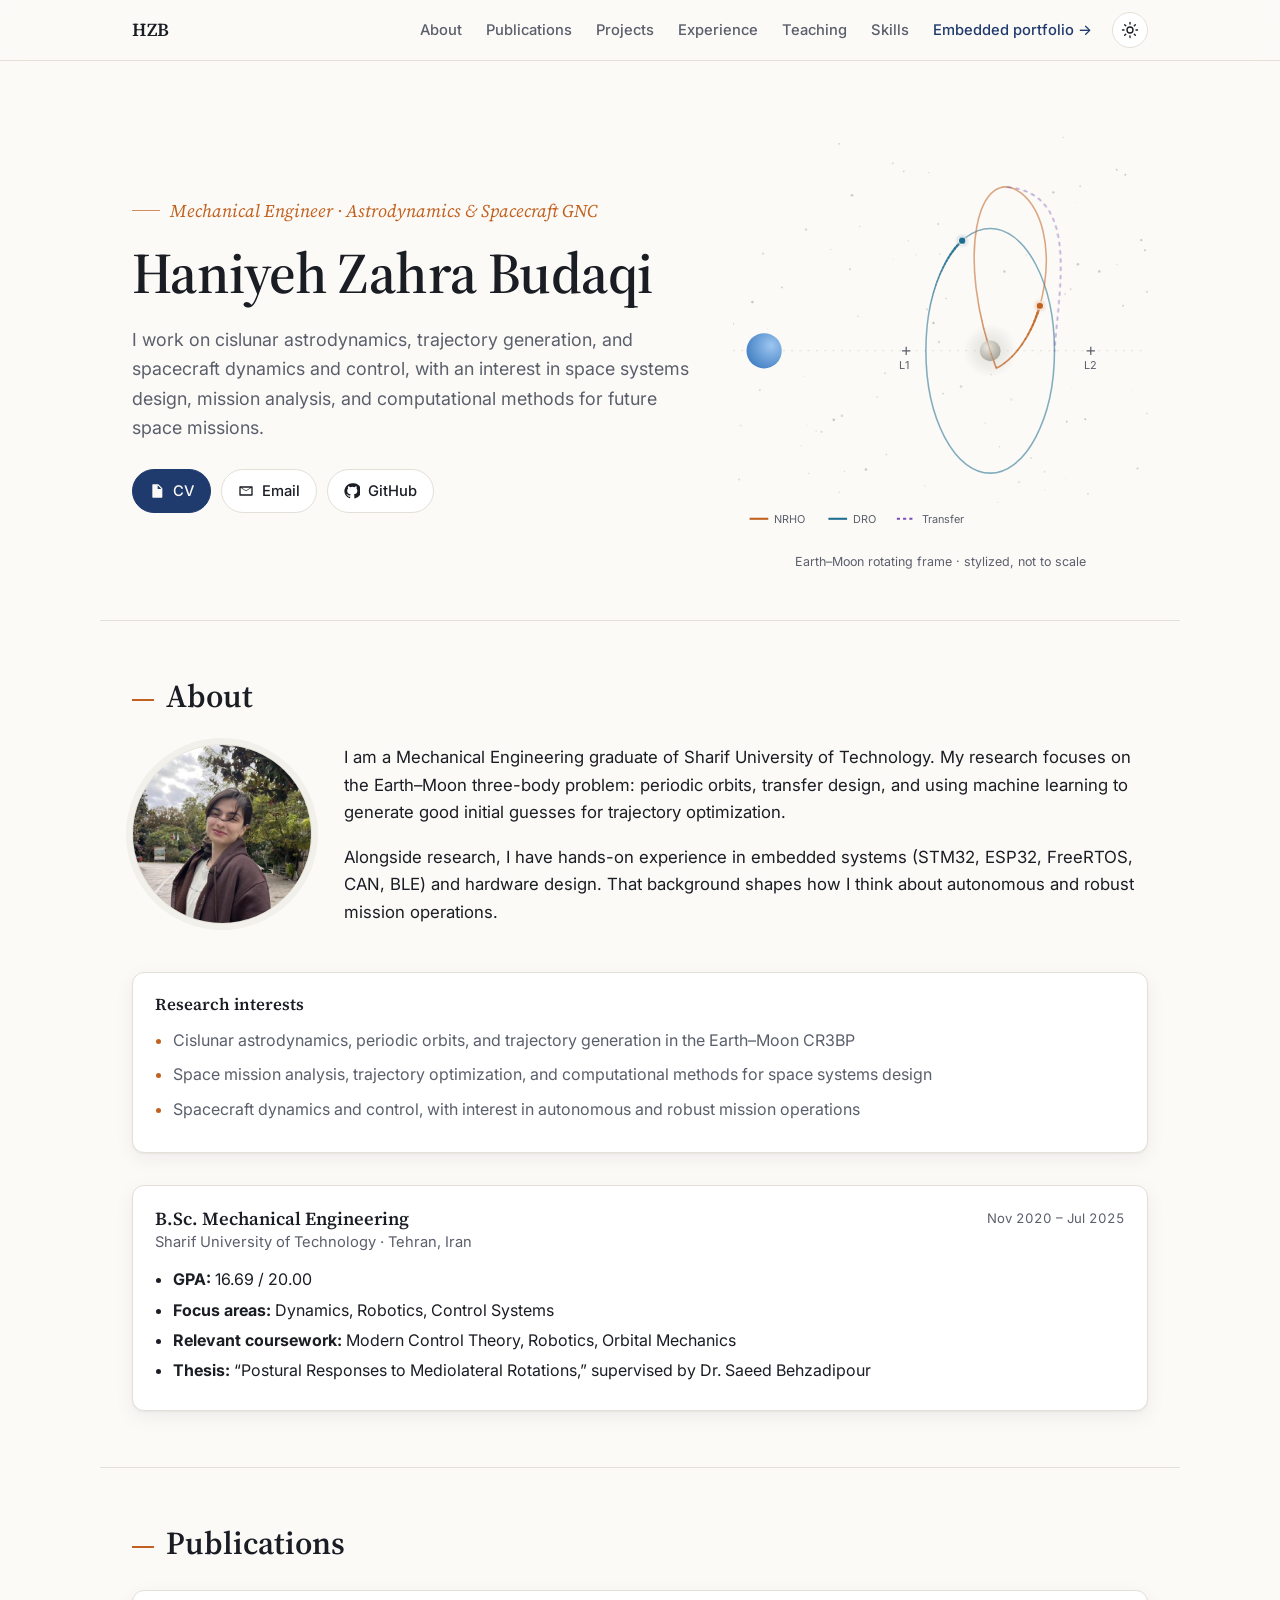
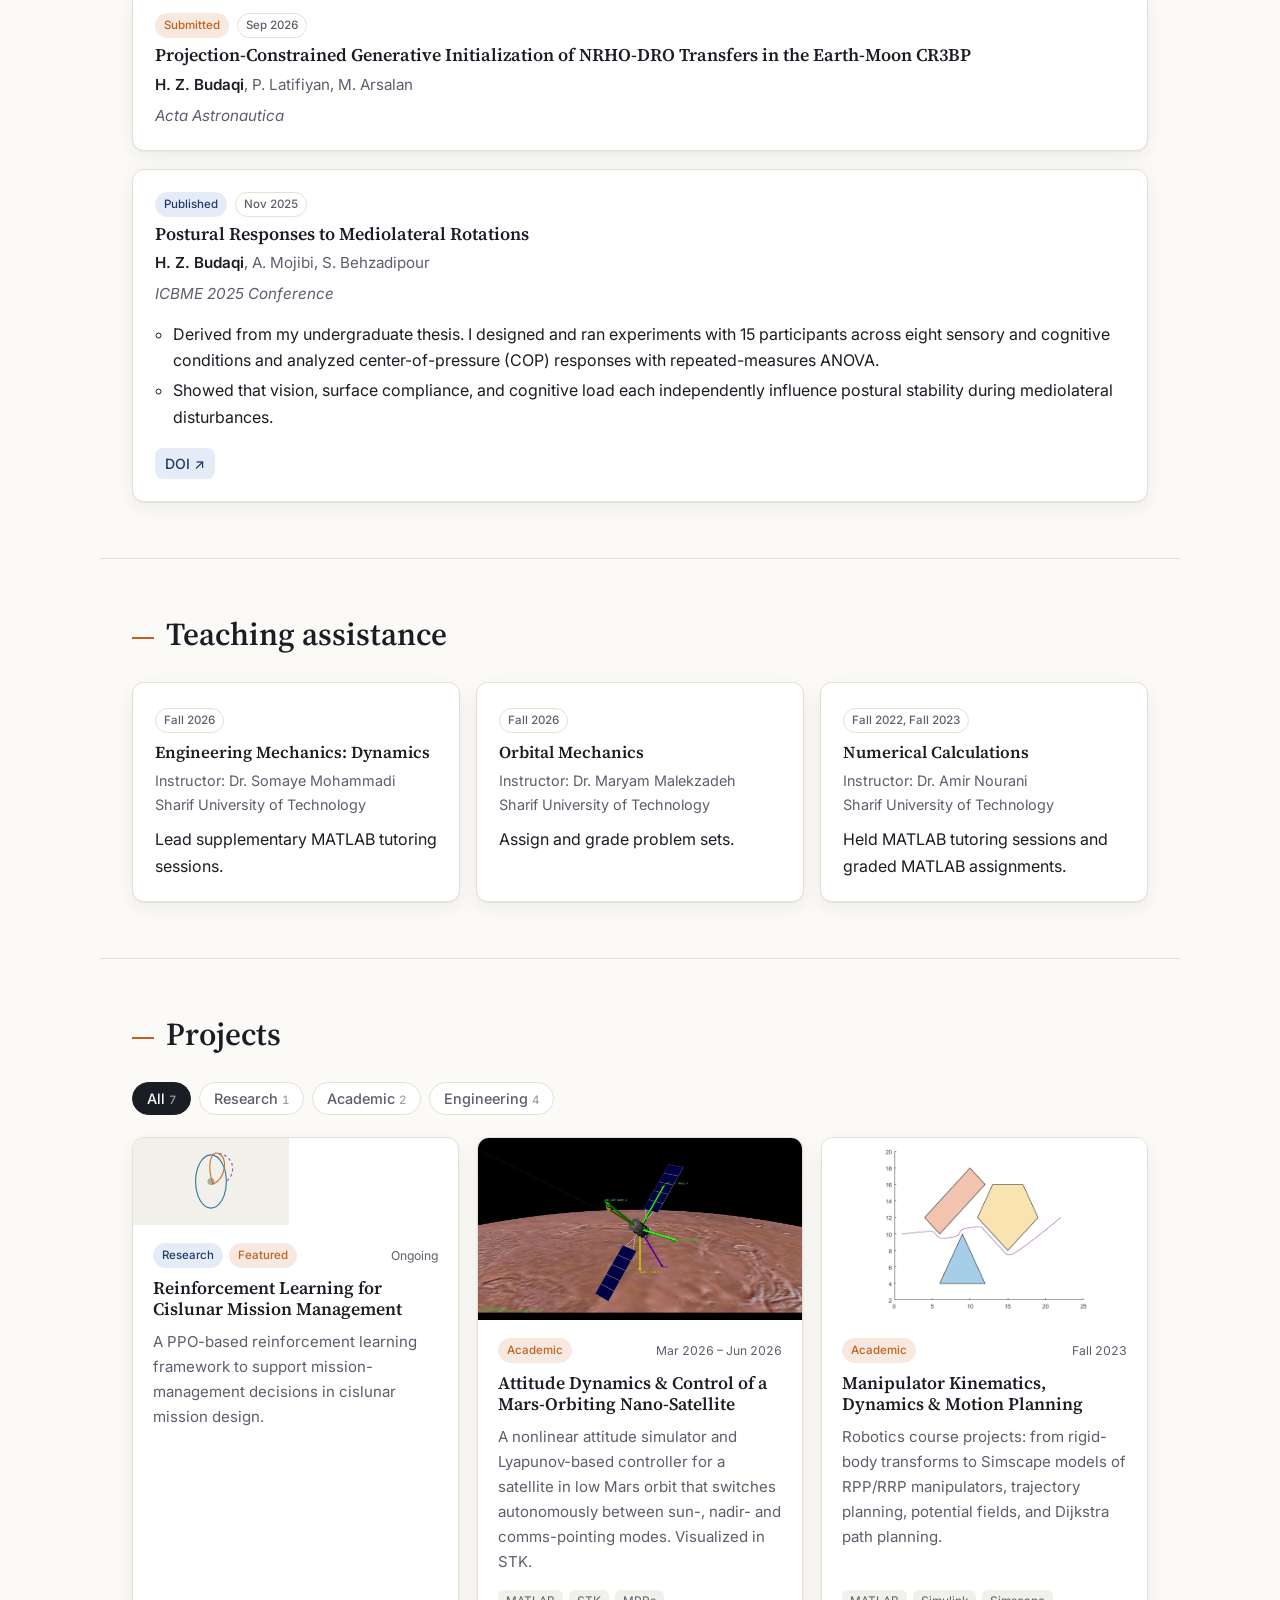
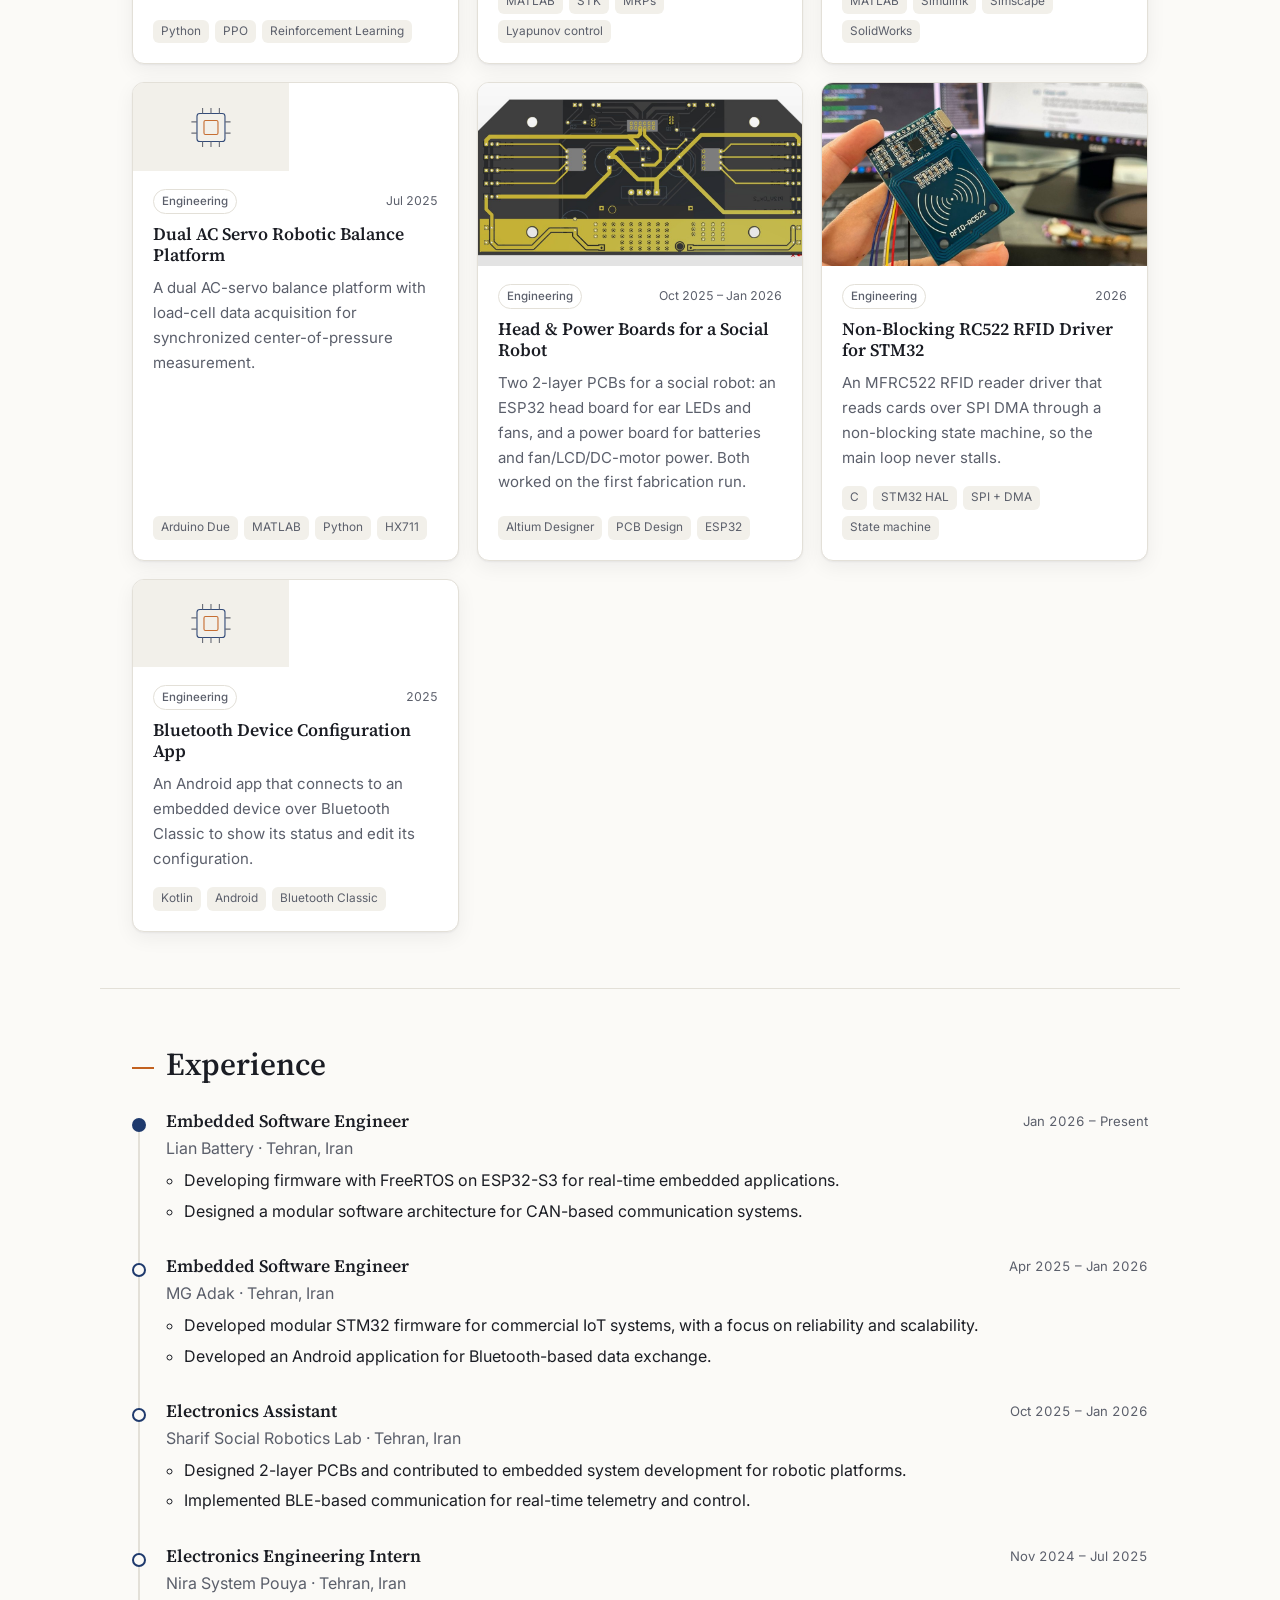
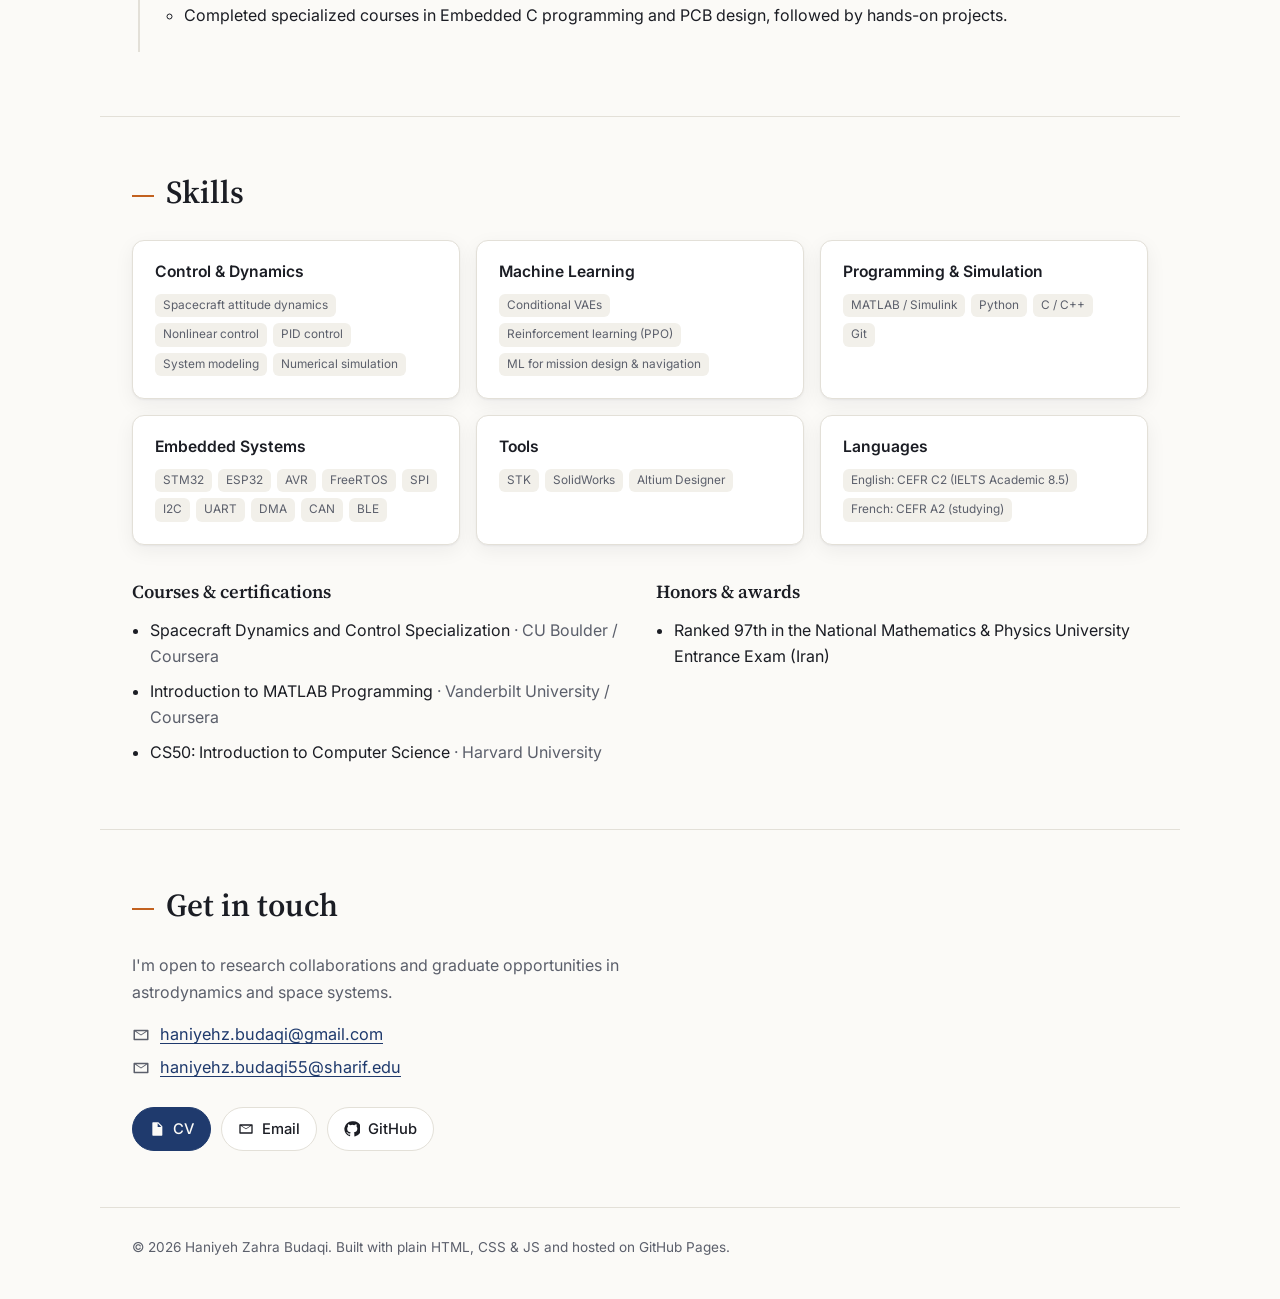
==== commit 7167e533: "Changing some arrangements" ====
--- a/research/index.html
+++ b/research/index.html
@@ -139,6 +139,12 @@
       <ol class="pub-list" id="pub-list"></ol>
     </section>
 
+    <!-- ============ TEACHING ============ -->
+    <section class="section container" id="teaching">
+      <h2 class="section-title">Teaching assistance</h2>
+      <div class="teach-grid" id="teach-grid"></div>
+    </section>
+
     <!-- ============ PROJECTS ============ -->
     <section class="section container" id="projects">
       <h2 class="section-title">Projects</h2>
@@ -150,12 +156,6 @@
     <section class="section container" id="experience">
       <h2 class="section-title">Experience</h2>
       <ol class="timeline" id="timeline"></ol>
-    </section>
-
-    <!-- ============ TEACHING ============ -->
-    <section class="section container" id="teaching">
-      <h2 class="section-title">Teaching assistance</h2>
-      <div class="teach-grid" id="teach-grid"></div>
     </section>
 
     <!-- ============ SKILLS ============ -->
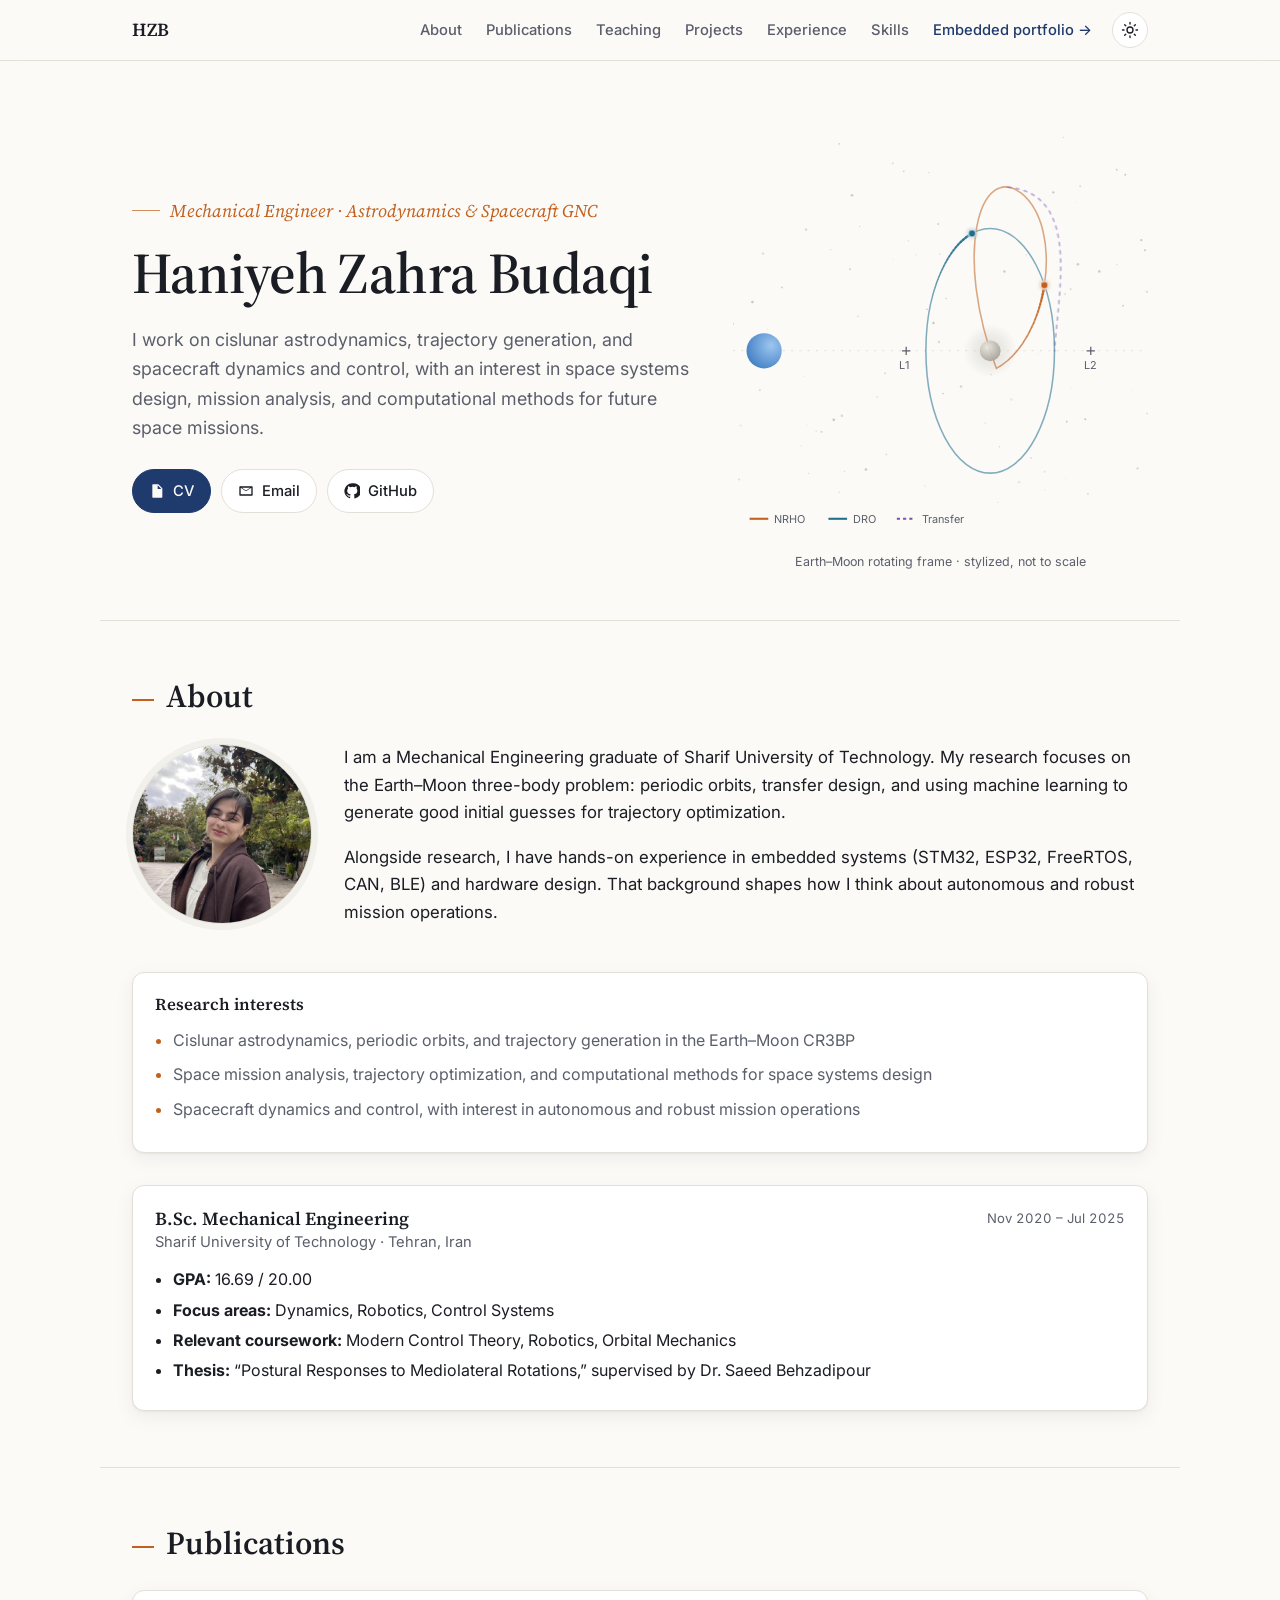
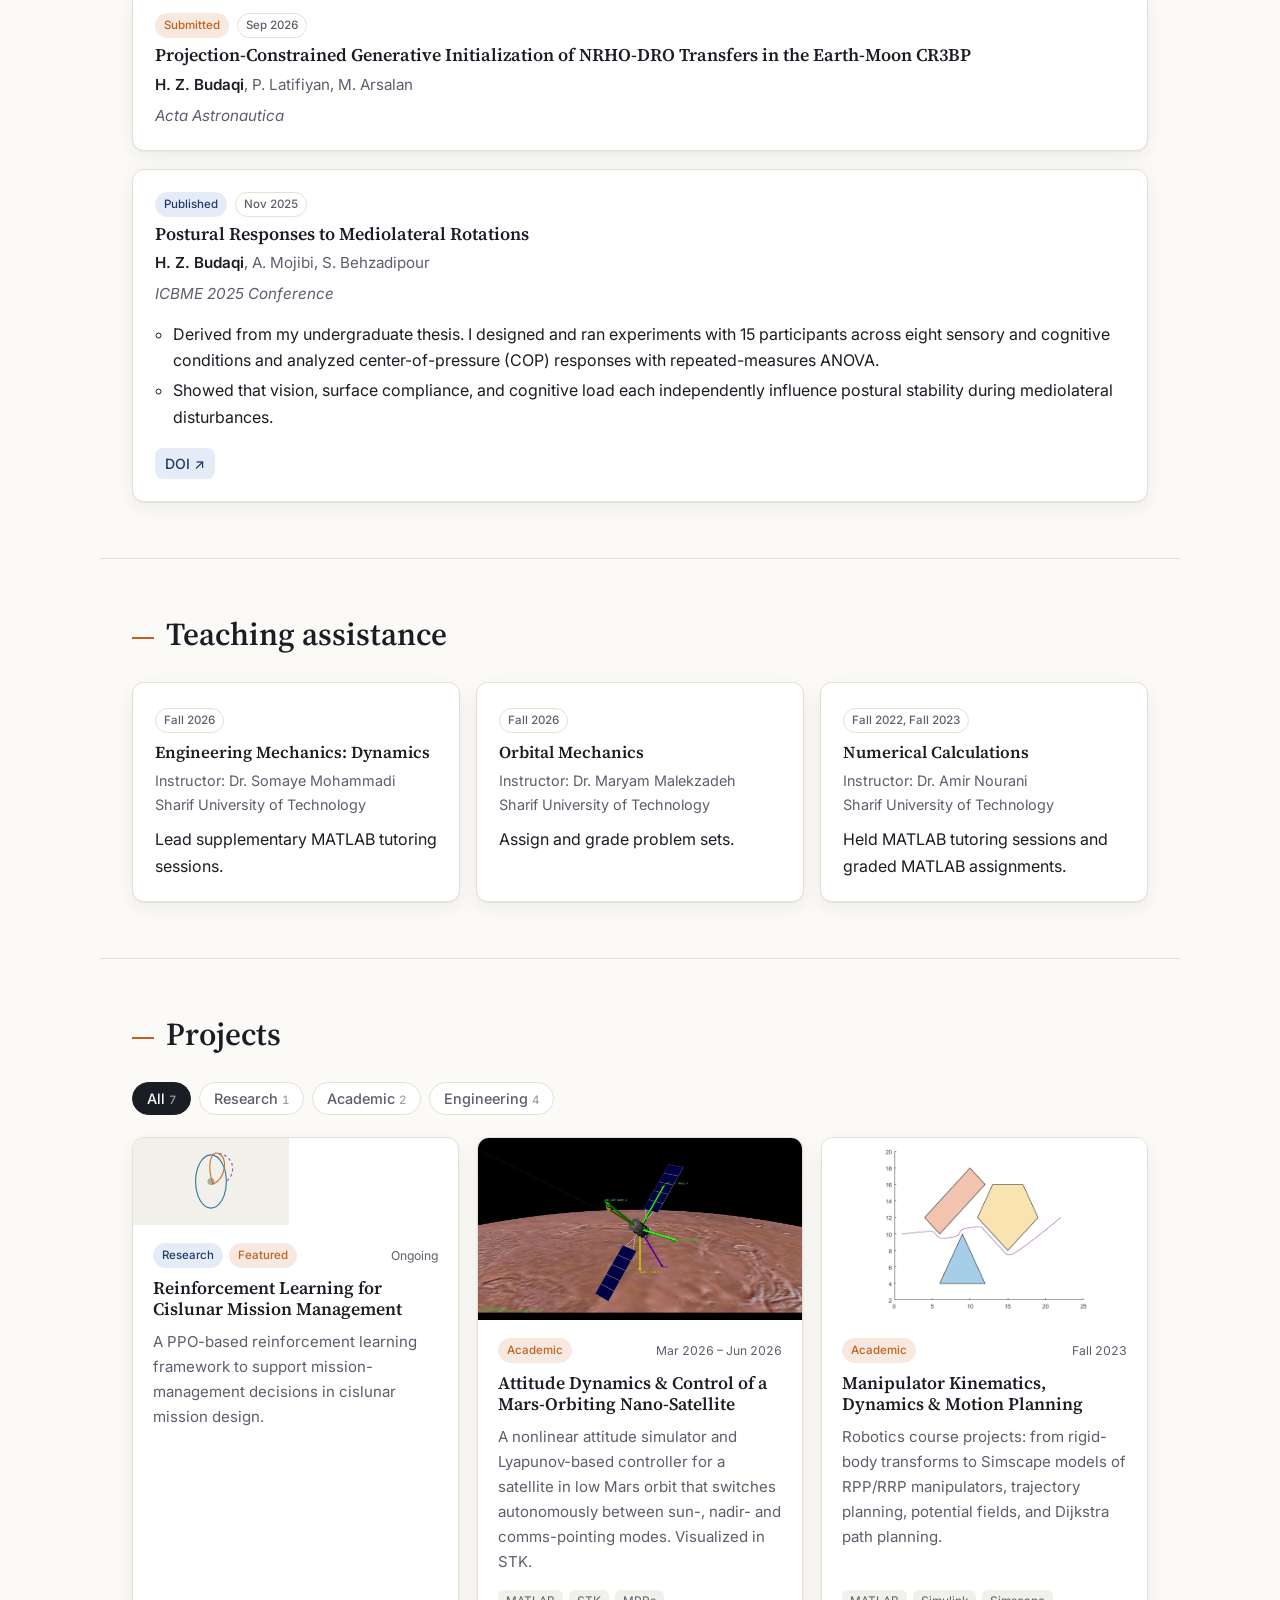
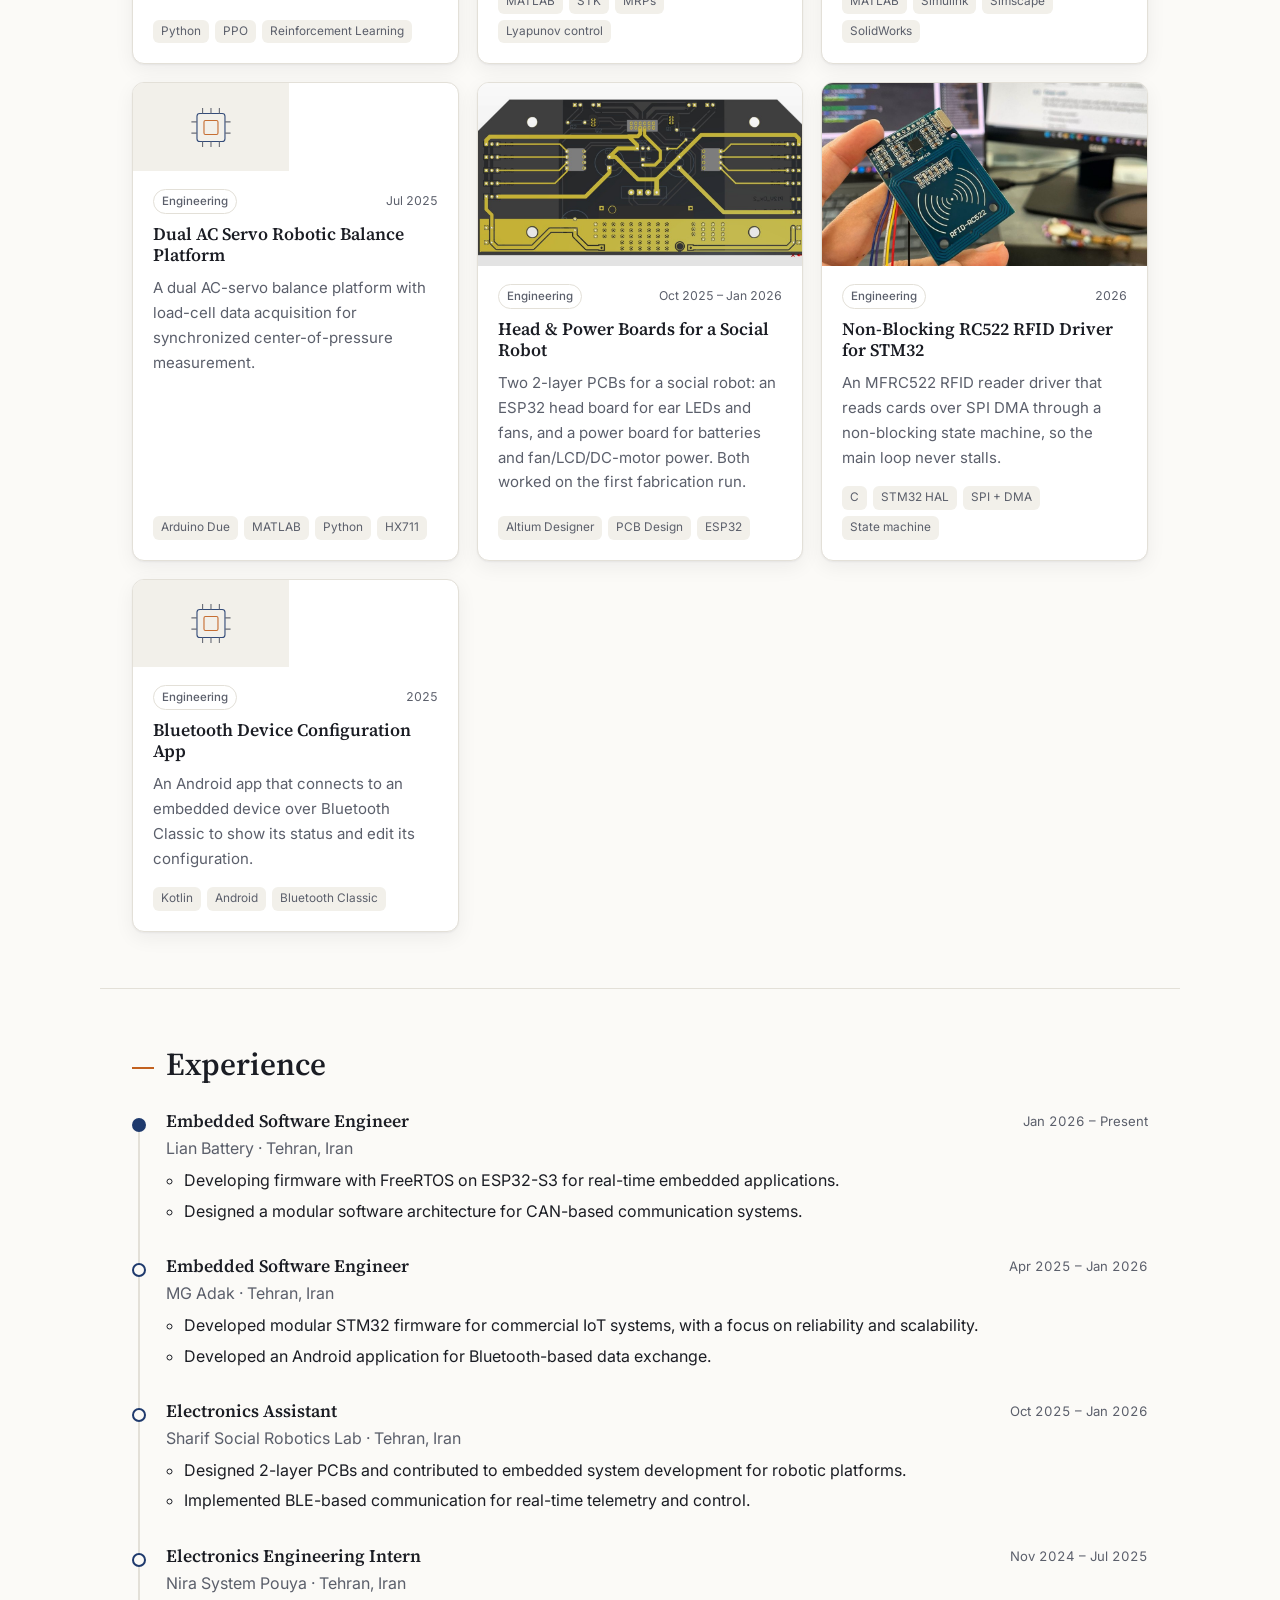
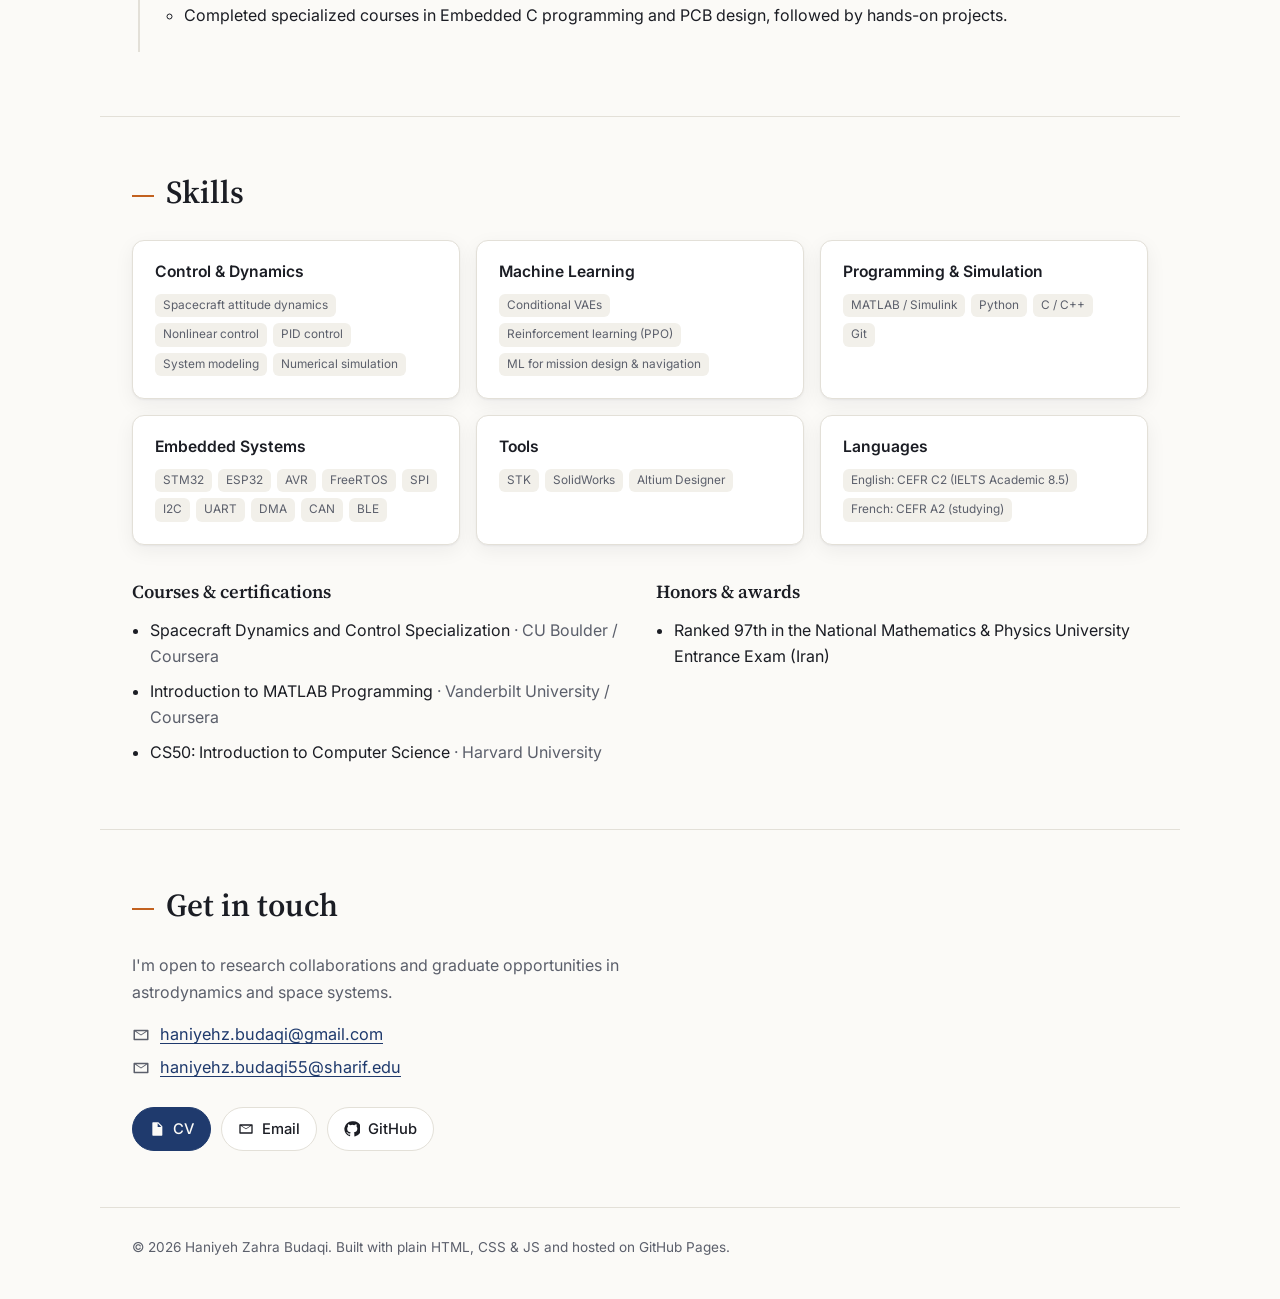
==== commit 3de738ce: "changing" ====
--- a/research/index.html
+++ b/research/index.html
@@ -38,9 +38,9 @@
       <ul class="nav-links" id="nav-links">
         <li><a href="#about">About</a></li>
         <li><a href="#publications">Publications</a></li>
+        <li><a href="#teaching">Teaching</a></li>
         <li><a href="#projects">Projects</a></li>
         <li><a href="#experience">Experience</a></li>
-        <li><a href="#teaching">Teaching</a></li>
         <li><a href="#skills">Skills</a></li>
         <li><a class="nav-alt" href="../embedded/">Embedded portfolio →</a></li>
         <li>
